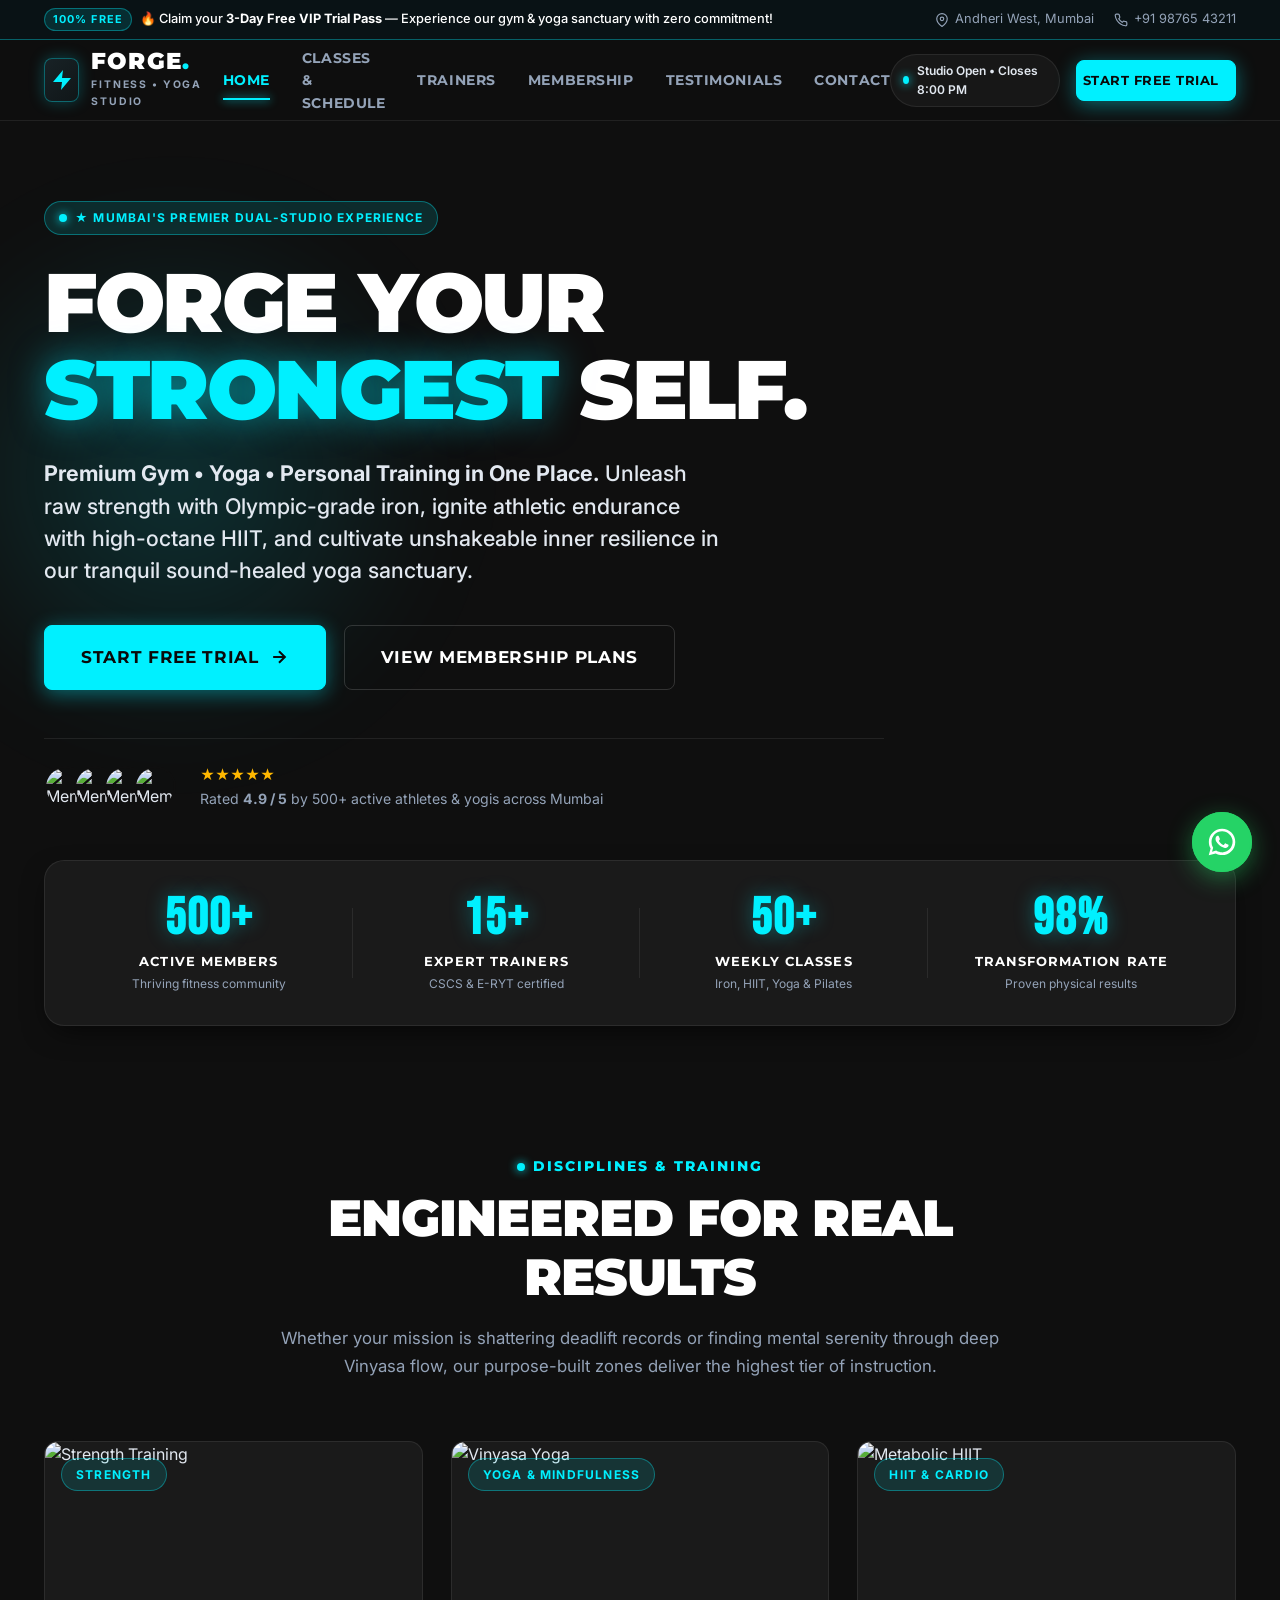
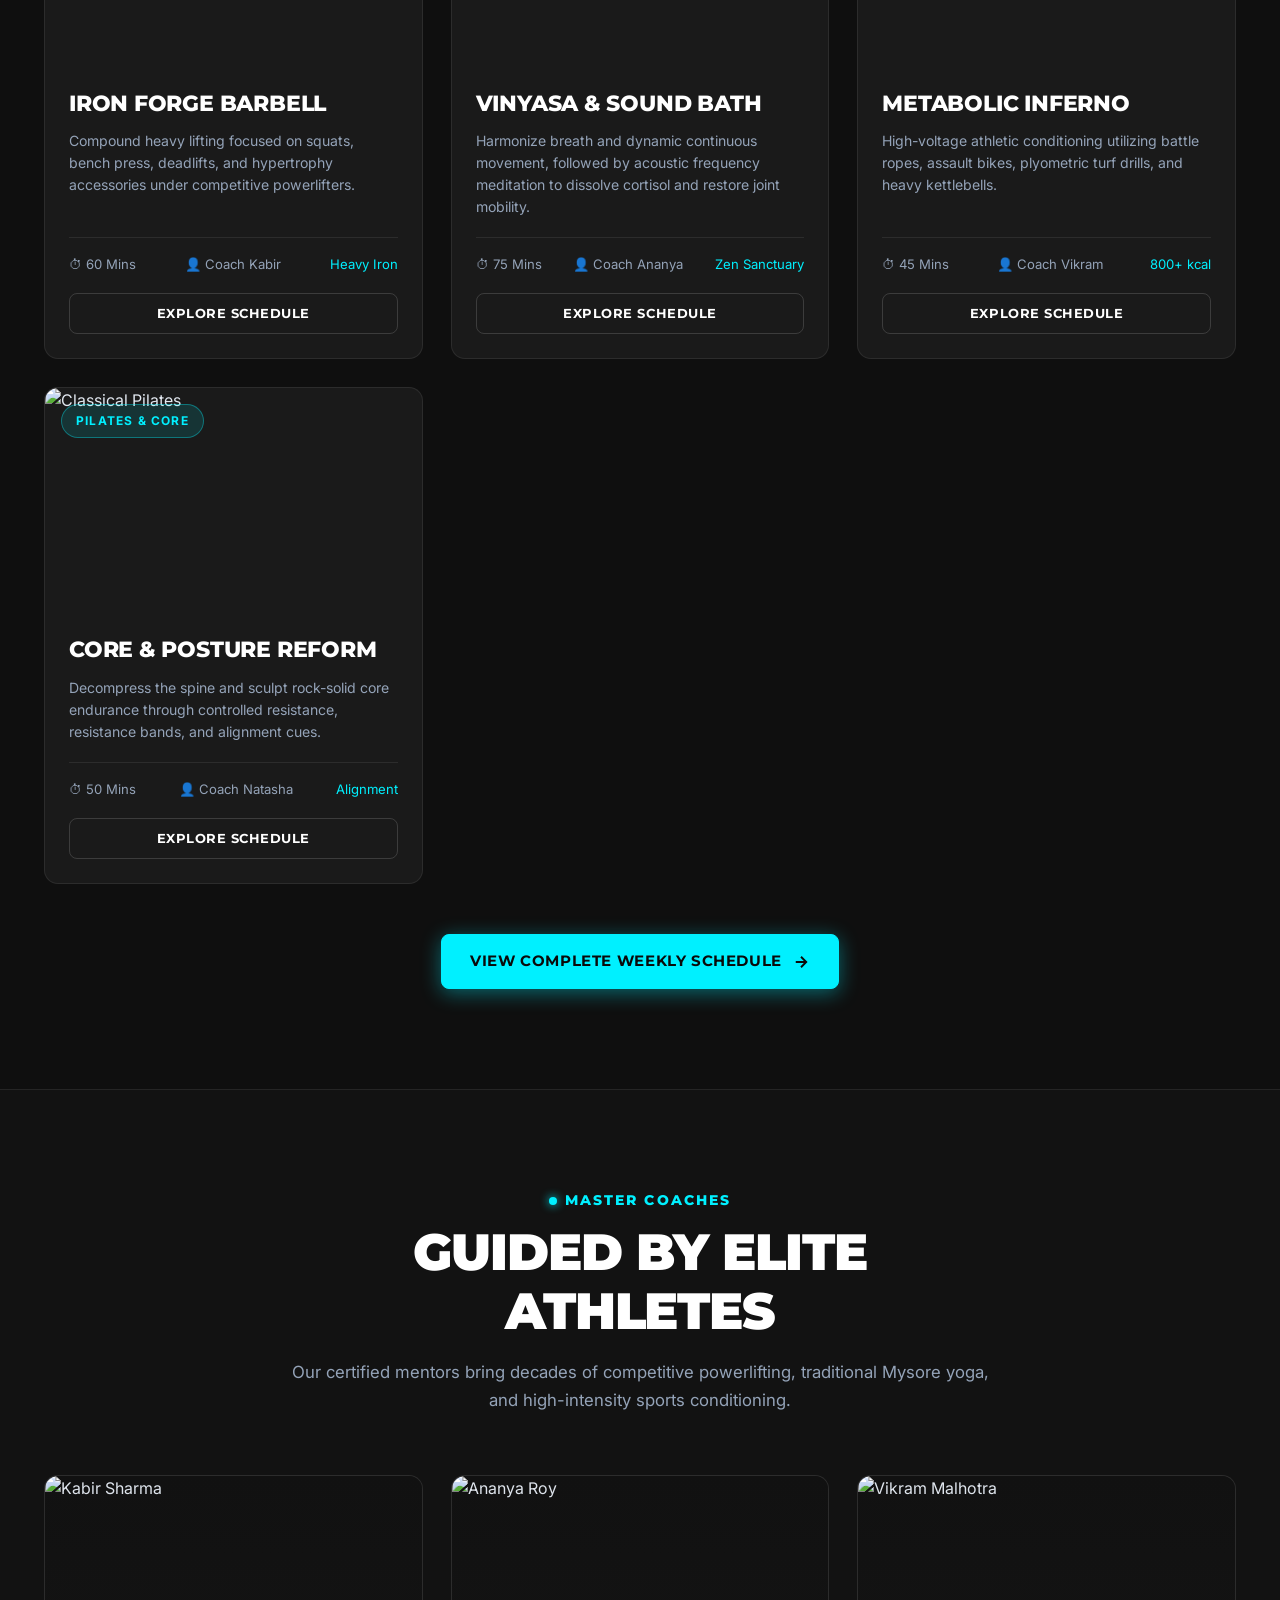
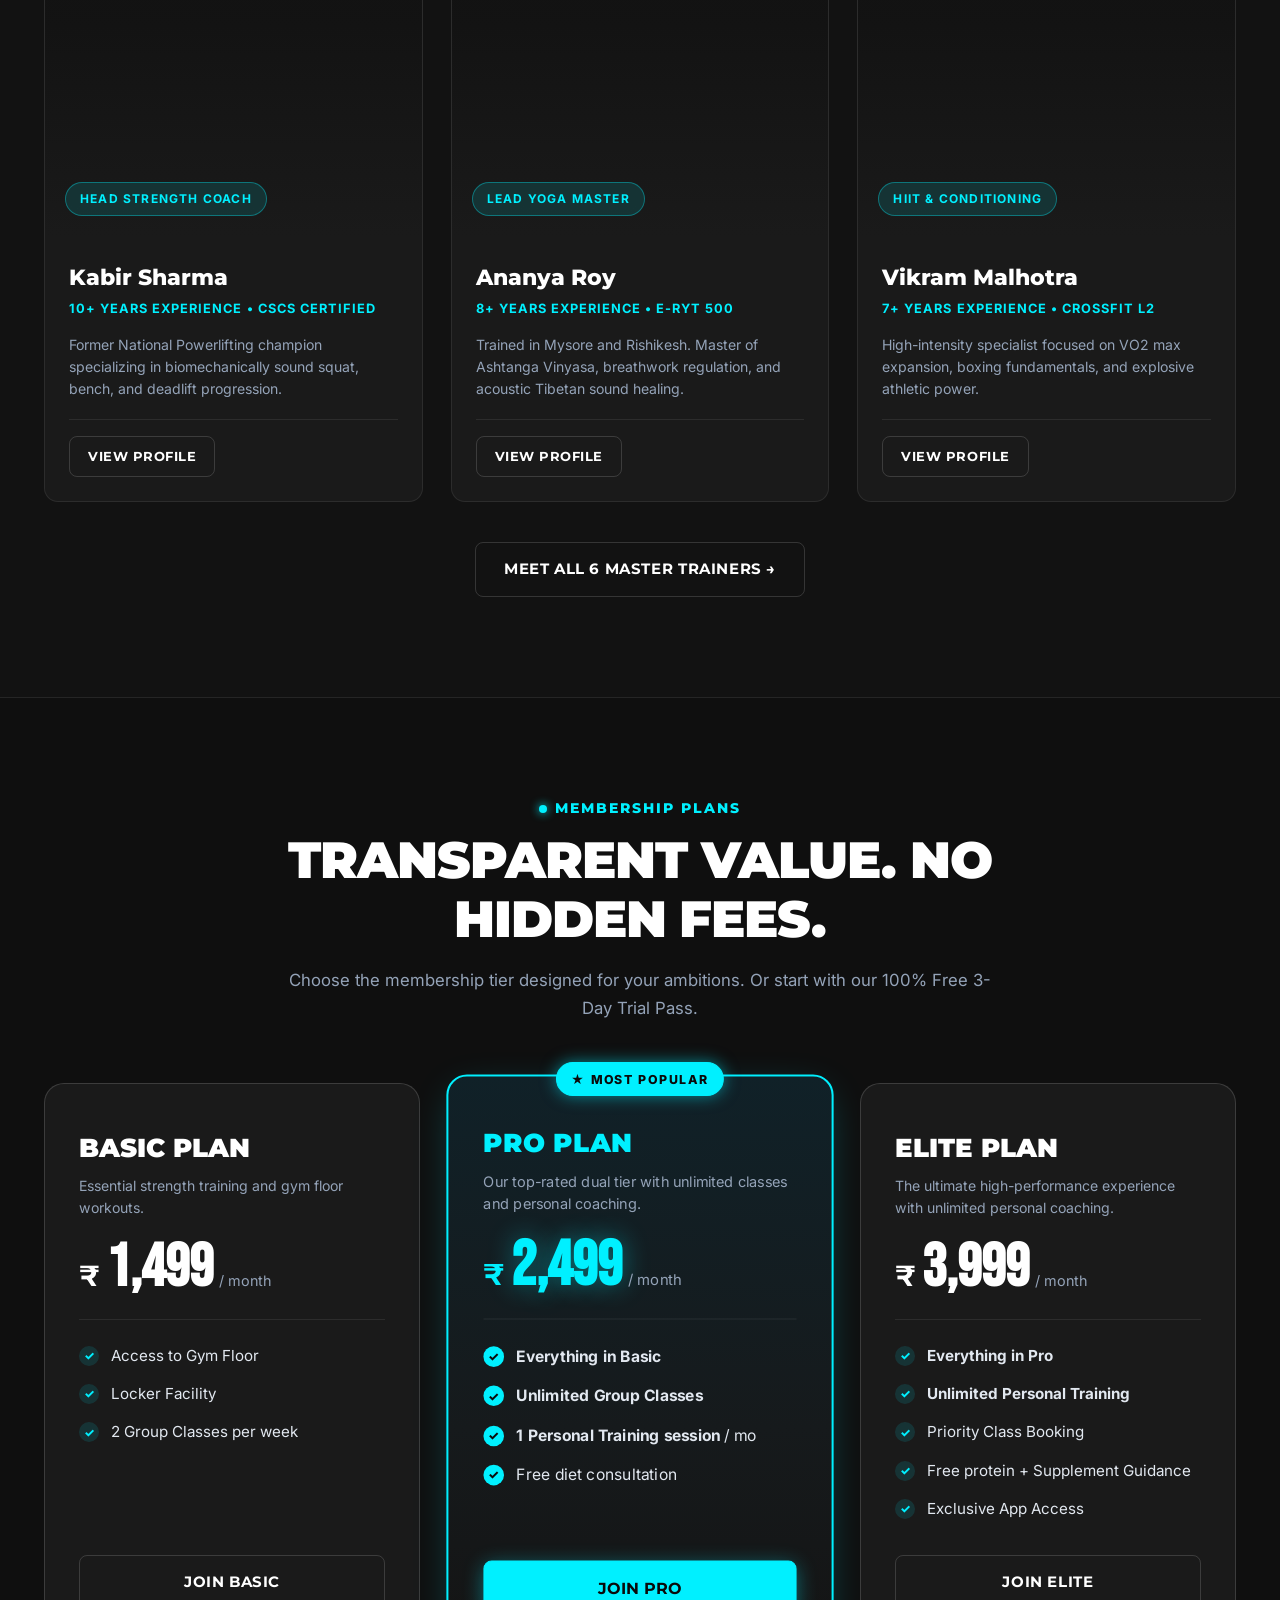
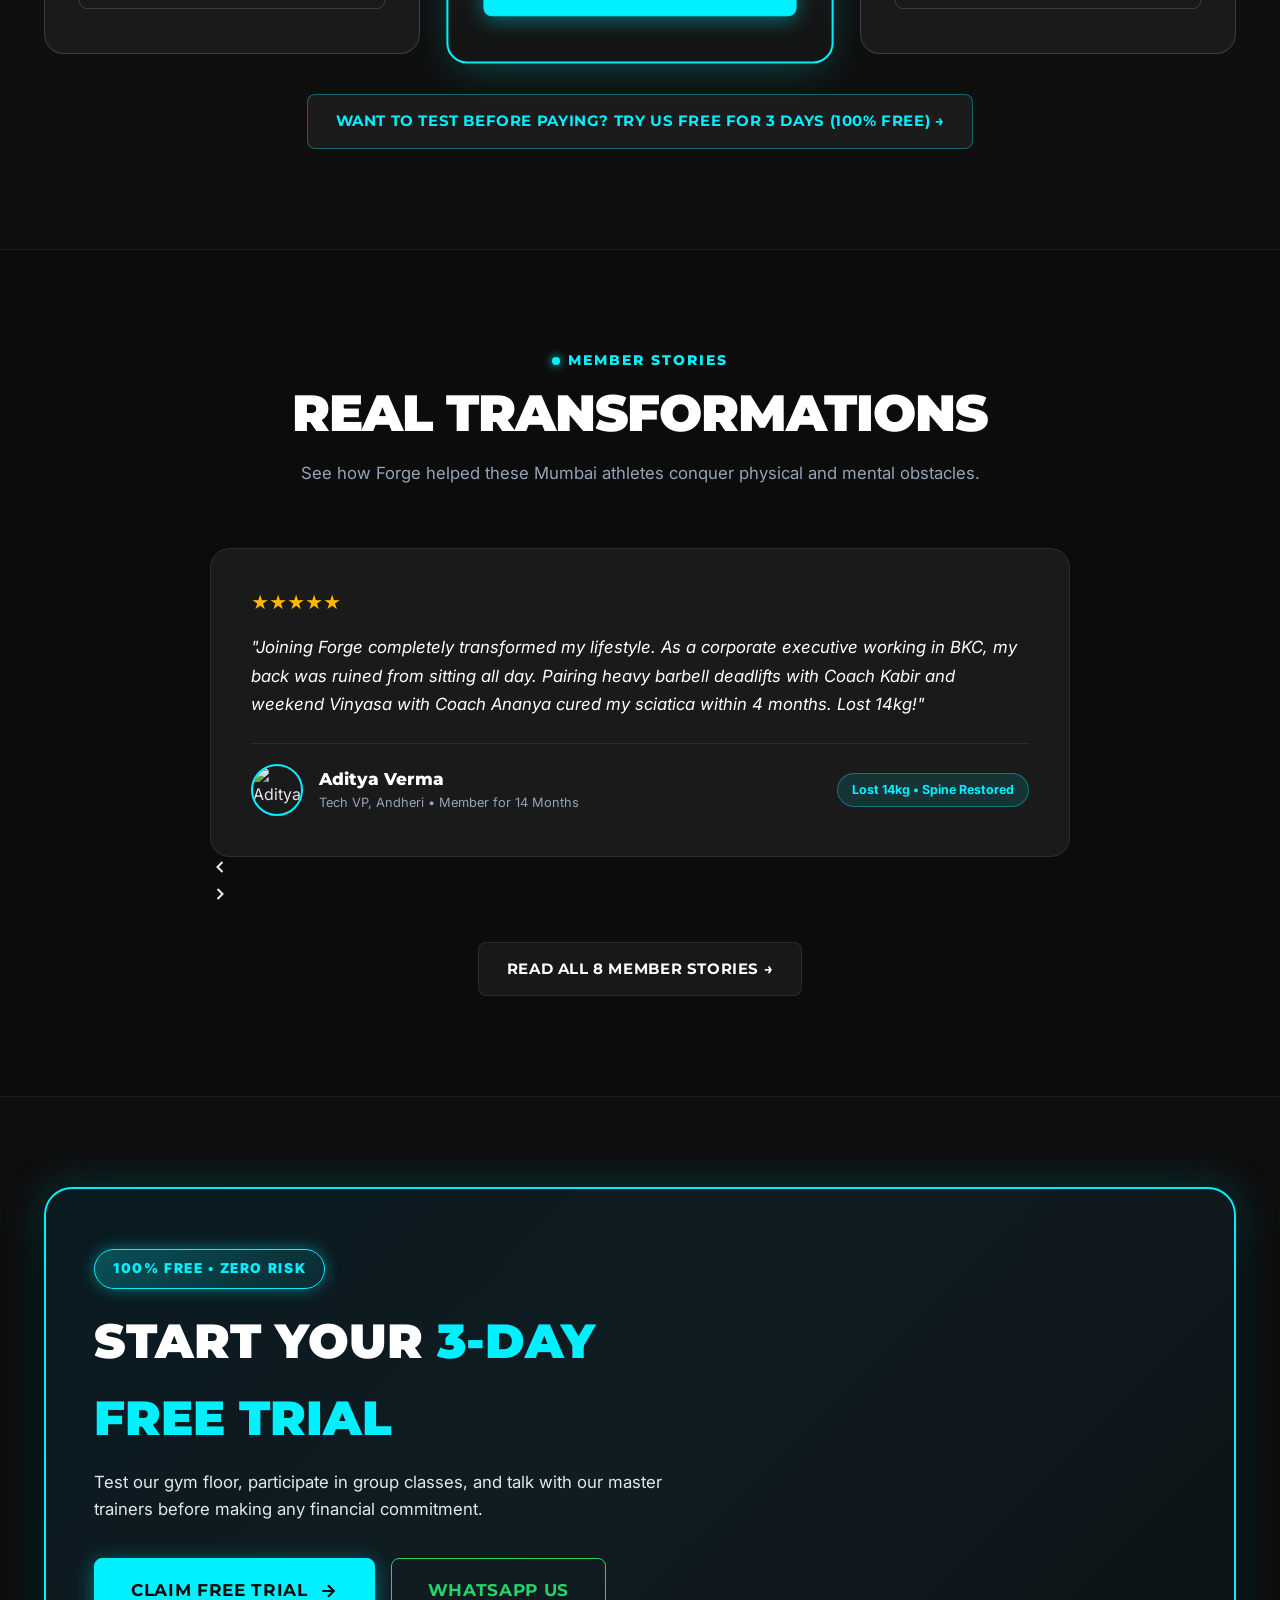
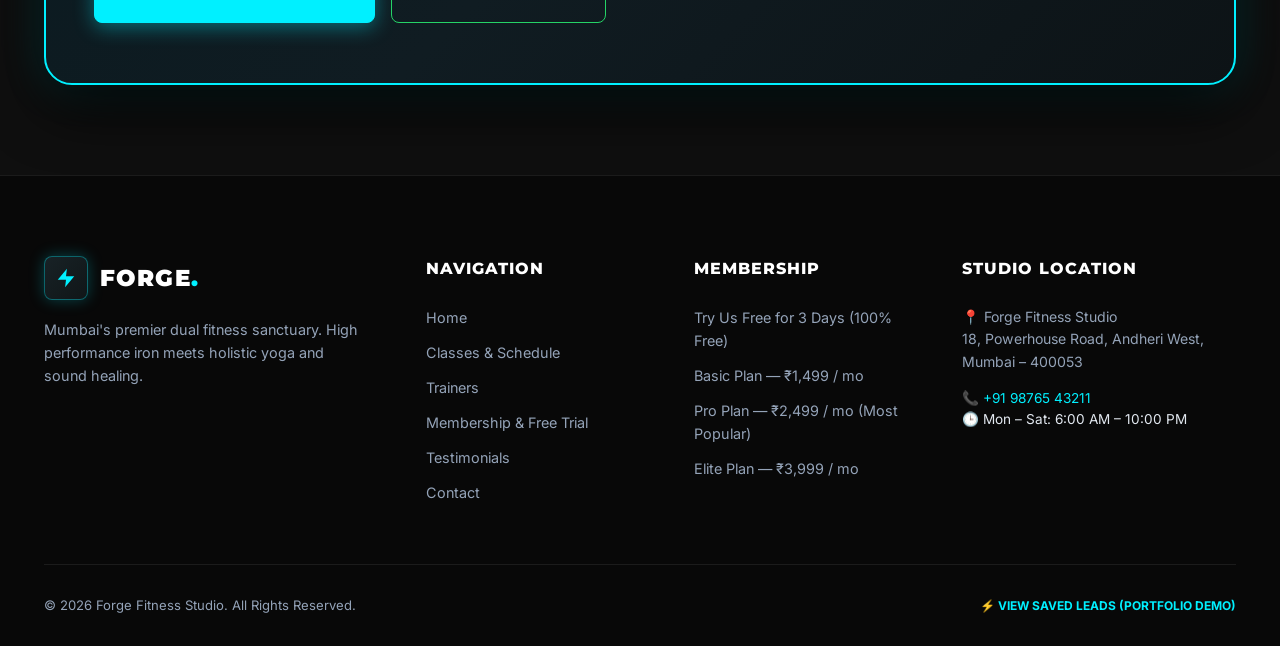
==== index.html @ 75769902 "Initial commit: Gym and Yoga website" ====
<!DOCTYPE html>
<html lang="en">
<head>
  <meta charset="UTF-8">
  <meta name="viewport" content="width=device-width, initial-scale=1.0">
  <title>Forge Fitness Studio | Premium Gym & Yoga Studio in Mumbai</title>
  <meta name="description" content="Forge Fitness Studio in Andheri West, Mumbai. Experience the elite combination of heavy strength training, high-energy HIIT, and serene yoga sanctuary under one roof.">
  <meta name="keywords" content="gym in mumbai, yoga studio andheri, personal trainer mumbai, fitness gym, strength training, vinyasa yoga, pilates">
  <link rel="icon" type="image/svg+xml" href="data:image/svg+xml,<svg xmlns='http://www.w3.org/2000/svg' viewBox='0 0 24 24' fill='%2300F0FF'><polygon points='13 2 3 14 12 14 11 22 21 10 12 10 13 2'/></svg>">
  
  <!-- CSS Stylesheets -->
  <link rel="stylesheet" href="css/style.css">
  <link rel="stylesheet" href="css/responsive.css">
</head>
<body>

  <!-- Top Announcement Bar -->
  <div class="top-bar">
    <div class="container top-bar-inner">
      <div class="top-bar-announcement">
        <span class="badge" style="padding: 2px 8px; font-size: 0.68rem;">100% FREE</span>
        <span>🔥 Claim your <strong>3-Day Free VIP Trial Pass</strong> — Experience our gym & yoga sanctuary with zero commitment!</span>
      </div>
      <div class="top-bar-info">
        <div class="top-bar-item">
          <svg width="14" height="14" viewBox="0 0 24 24" fill="none" stroke="currentColor" stroke-width="2"><path d="M21 10c0 7-9 13-9 13s-9-6-9-13a9 9 0 0 1 18 0z"></path><circle cx="12" cy="10" r="3"></circle></svg>
          <span>Andheri West, Mumbai</span>
        </div>
        <div class="top-bar-item">
          <svg width="14" height="14" viewBox="0 0 24 24" fill="none" stroke="currentColor" stroke-width="2"><path d="M22 16.92v3a2 2 0 0 1-2.18 2 19.79 19.79 0 0 1-8.63-3.07 19.5 19.5 0 0 1-6-6 19.79 19.79 0 0 1-3.07-8.67A2 2 0 0 1 4.11 2h3a2 2 0 0 1 2 1.72 12.84 12.84 0 0 0 .7 2.81 2 2 0 0 1-.45 2.11L8.09 9.91a16 16 0 0 0 6 6l1.27-1.27a2 2 0 0 1 2.11-.45 12.84 12.84 0 0 0 2.81.7A2 2 0 0 1 22 16.92z"></path></svg>
          <a href="tel:+919876543211">+91 98765 43211</a>
        </div>
      </div>
    </div>
  </div>

  <!-- Sticky Navbar -->
  <header class="navbar">
    <div class="container nav-container">
      <a href="index.html" class="brand-logo" aria-label="Forge Fitness Studio Home">
        <div class="logo-symbol">
          <svg width="24" height="24" viewBox="0 0 24 24" fill="currentColor">
            <polygon points="13 2 3 14 12 14 11 22 21 10 12 10 13 2"/>
          </svg>
        </div>
        <div class="logo-text-group">
          <span class="logo-name">FORGE<span>.</span></span>
          <span class="logo-tagline">FITNESS • YOGA STUDIO</span>
        </div>
      </a>

      <!-- Desktop Nav Menu -->
      <nav class="nav-menu" aria-label="Main Navigation">
        <a href="index.html" class="nav-link active">Home</a>
        <a href="classes.html" class="nav-link">Classes & Schedule</a>
        <a href="trainers.html" class="nav-link">Trainers</a>
        <a href="membership.html" class="nav-link">Membership</a>
        <a href="testimonials.html" class="nav-link">Testimonials</a>
        <a href="contact.html" class="nav-link">Contact</a>
      </nav>

      <!-- Nav Actions -->
      <div class="nav-actions">
        <div class="studio-status-pill">
          <span class="pulse-dot"></span>
          <span>Studio Open Now</span>
        </div>
        <a href="membership.html#free-trial-section" class="btn btn-blue btn-sm">
          <span>Start Free Trial</span>
          <svg width="16" height="16" viewBox="0 0 24 24" fill="none" stroke="currentColor" stroke-width="2.5" class="arrow-icon"><line x1="5" y1="12" x2="19" y2="12"></line><polyline points="12 5 19 12 12 19"></polyline></svg>
        </a>
        <button class="hamburger-btn" aria-label="Toggle navigation menu">
          <span class="hamburger-line"></span>
          <span class="hamburger-line"></span>
          <span class="hamburger-line"></span>
        </button>
      </div>
    </div>
  </header>

  <!-- Mobile Drawer -->
  <div class="mobile-nav-overlay"></div>
  <aside class="mobile-nav-drawer" aria-label="Mobile Navigation">
    <div>
      <div style="display:flex; align-items:center; gap:12px; margin-bottom: 30px;">
        <div class="logo-symbol" style="width:38px; height:38px;">
          <svg width="20" height="20" viewBox="0 0 24 24" fill="currentColor">
            <polygon points="13 2 3 14 12 14 11 22 21 10 12 10 13 2"/>
          </svg>
        </div>
        <span class="logo-name" style="font-size:1.3rem;">FORGE<span>.</span></span>
      </div>

      <nav class="mobile-nav-links">
        <a href="index.html" class="mobile-nav-link active">Home <span>→</span></a>
        <a href="classes.html" class="mobile-nav-link">Classes & Schedule <span>→</span></a>
        <a href="trainers.html" class="mobile-nav-link">Trainers <span>→</span></a>
        <a href="membership.html" class="mobile-nav-link">Membership <span>→</span></a>
        <a href="testimonials.html" class="mobile-nav-link">Testimonials <span>→</span></a>
        <a href="contact.html" class="mobile-nav-link">Contact <span>→</span></a>
      </nav>
    </div>

    <div class="mobile-drawer-footer">
      <a href="membership.html#free-trial-section" class="btn btn-blue btn-block">Claim Free Trial Pass</a>
      <a href="https://wa.me/919876543211?text=Hello%20Forge%20Fitness%20Studio%2C%20I%20am%20interested%20in%20the%20free%20trial%20or%20membership%20plans." target="_blank" rel="noopener noreferrer" class="btn btn-outline btn-block" style="border-color:#25D366; color:#25D366;">
        Chat on WhatsApp
      </a>
    </div>
  </aside>

  <main>
    <!-- 1. HERO SECTION -->
    <section class="hero-section">
      <div class="hero-bg"></div>
      <div class="hero-glow-orb"></div>

      <div class="container">
        <div class="hero-content">
          <div class="hero-badge-wrapper">
            <span class="badge">
              <span class="pulse-dot"></span>
              ★ MUMBAI'S PREMIER DUAL-STUDIO EXPERIENCE
            </span>
          </div>

          <h1 class="hero-title">
            FORGE YOUR <span class="glow-word">STRONGEST</span> SELF.
          </h1>

          <p class="hero-subtitle">
            <strong>Premium Gym • Yoga • Personal Training in One Place.</strong> Unleash raw strength with Olympic-grade iron, ignite athletic endurance with high-octane HIIT, and cultivate unshakeable inner resilience in our tranquil sound-healed yoga sanctuary.
          </p>

          <!-- CTAs requested: "Start Free Trial" and "View Membership Plans" -->
          <div class="hero-actions">
            <a href="membership.html#free-trial-section" class="btn btn-blue btn-lg">
              <span>Start Free Trial</span>
              <svg width="20" height="20" viewBox="0 0 24 24" fill="none" stroke="currentColor" stroke-width="2.5" class="arrow-icon"><line x1="5" y1="12" x2="19" y2="12"></line><polyline points="12 5 19 12 12 19"></polyline></svg>
            </a>
            <a href="membership.html#paid-plans-section" class="btn btn-outline btn-lg">
              <span>View Membership Plans</span>
            </a>
          </div>

          <!-- Hero Social Proof -->
          <div class="hero-proof">
            <div class="proof-avatars">
              <img src="https://images.unsplash.com/photo-1534528741775-53994a69daeb?auto=format&fit=crop&w=100&q=80" alt="Member" class="proof-avatar">
              <img src="https://images.unsplash.com/photo-1507003211169-0a1dd7228f2d?auto=format&fit=crop&w=100&q=80" alt="Member" class="proof-avatar">
              <img src="https://images.unsplash.com/photo-1573496359142-b8d87734a5a2?auto=format&fit=crop&w=100&q=80" alt="Member" class="proof-avatar">
              <img src="https://images.unsplash.com/photo-1567013127542-490d757e51fc?auto=format&fit=crop&w=100&q=80" alt="Member" class="proof-avatar">
            </div>
            <div>
              <div class="proof-stars">★★★★★</div>
              <div class="proof-text">
                Rated <strong>4.9 / 5</strong> by 500+ active athletes & yogis across Mumbai
              </div>
            </div>
          </div>
        </div>
      </div>
    </section>

    <!-- 2. QUICK STATS BAR -->
    <section class="stats-bar-section">
      <div class="container">
        <div class="stats-card-grid">
          <div class="stat-item">
            <div class="stat-number">500+</div>
            <div class="stat-label">Active Members</div>
            <div class="stat-desc">Thriving fitness community</div>
          </div>
          <div class="stat-item">
            <div class="stat-number">15+</div>
            <div class="stat-label">Expert Trainers</div>
            <div class="stat-desc">CSCS & E-RYT certified</div>
          </div>
          <div class="stat-item">
            <div class="stat-number">50+</div>
            <div class="stat-label">Weekly Classes</div>
            <div class="stat-desc">Iron, HIIT, Yoga & Pilates</div>
          </div>
          <div class="stat-item">
            <div class="stat-number">98%</div>
            <div class="stat-label">Transformation Rate</div>
            <div class="stat-desc">Proven physical results</div>
          </div>
        </div>
      </div>
    </section>

    <!-- 3. FEATURED CLASSES PREVIEW -->
    <section class="section">
      <div class="container">
        <div class="section-header">
          <div class="section-kicker">
            <span class="pulse-dot"></span>
            DISCIPLINES & TRAINING
          </div>
          <h2 class="section-title">ENGINEERED FOR REAL RESULTS</h2>
          <p class="section-subtitle">
            Whether your mission is shattering deadlift records or finding mental serenity through deep Vinyasa flow, our purpose-built zones deliver the highest tier of instruction.
          </p>
        </div>

        <div class="classes-grid">
          <!-- Class 1: Strength Training -->
          <div class="class-card">
            <div class="class-thumb">
              <img src="https://images.unsplash.com/photo-1581009146145-b5ef050c2e1e?auto=format&fit=crop&w=800&q=80" alt="Strength Training" loading="lazy">
              <span class="badge class-category-tag">STRENGTH</span>
            </div>
            <div class="class-body">
              <h3 class="class-title">Iron Forge Barbell</h3>
              <p class="class-description">
                Compound heavy lifting focused on squats, bench press, deadlifts, and hypertrophy accessories under competitive powerlifters.
              </p>
              <div class="class-meta-list">
                <span>⏱ 60 Mins</span>
                <span>👤 Coach Kabir</span>
                <span class="text-blue">Heavy Iron</span>
              </div>
              <a href="classes.html" class="btn btn-outline btn-block btn-sm">Explore Schedule</a>
            </div>
          </div>

          <!-- Class 2: Dynamic Vinyasa Yoga -->
          <div class="class-card">
            <div class="class-thumb">
              <img src="https://images.unsplash.com/photo-1545205597-3d9d02c29597?auto=format&fit=crop&w=800&q=80" alt="Vinyasa Yoga" loading="lazy">
              <span class="badge class-category-tag">YOGA & MINDFULNESS</span>
            </div>
            <div class="class-body">
              <h3 class="class-title">Vinyasa & Sound Bath</h3>
              <p class="class-description">
                Harmonize breath and dynamic continuous movement, followed by acoustic frequency meditation to dissolve cortisol and restore joint mobility.
              </p>
              <div class="class-meta-list">
                <span>⏱ 75 Mins</span>
                <span>👤 Coach Ananya</span>
                <span class="text-blue">Zen Sanctuary</span>
              </div>
              <a href="classes.html" class="btn btn-outline btn-block btn-sm">Explore Schedule</a>
            </div>
          </div>

          <!-- Class 3: Metabolic HIIT -->
          <div class="class-card">
            <div class="class-thumb">
              <img src="https://images.unsplash.com/photo-1517838277536-f5f99be501cd?auto=format&fit=crop&w=800&q=80" alt="Metabolic HIIT" loading="lazy">
              <span class="badge class-category-tag">HIIT & CARDIO</span>
            </div>
            <div class="class-body">
              <h3 class="class-title">Metabolic Inferno</h3>
              <p class="class-description">
                High-voltage athletic conditioning utilizing battle ropes, assault bikes, plyometric turf drills, and heavy kettlebells.
              </p>
              <div class="class-meta-list">
                <span>⏱ 45 Mins</span>
                <span>👤 Coach Vikram</span>
                <span class="text-blue">800+ kcal</span>
              </div>
              <a href="classes.html" class="btn btn-outline btn-block btn-sm">Explore Schedule</a>
            </div>
          </div>

          <!-- Class 4: Classical Pilates -->
          <div class="class-card">
            <div class="class-thumb">
              <img src="https://images.unsplash.com/photo-1518611012118-696072aa579a?auto=format&fit=crop&w=800&q=80" alt="Classical Pilates" loading="lazy">
              <span class="badge class-category-tag">PILATES & CORE</span>
            </div>
            <div class="class-body">
              <h3 class="class-title">Core & Posture Reform</h3>
              <p class="class-description">
                Decompress the spine and sculpt rock-solid core endurance through controlled resistance, resistance bands, and alignment cues.
              </p>
              <div class="class-meta-list">
                <span>⏱ 50 Mins</span>
                <span>👤 Coach Natasha</span>
                <span class="text-blue">Alignment</span>
              </div>
              <a href="classes.html" class="btn btn-outline btn-block btn-sm">Explore Schedule</a>
            </div>
          </div>
        </div>

        <div style="text-align: center; margin-top: 50px;">
          <a href="classes.html" class="btn btn-blue">
            <span>View Complete Weekly Schedule</span>
            <svg width="18" height="18" viewBox="0 0 24 24" fill="none" stroke="currentColor" stroke-width="2.5" class="arrow-icon"><line x1="5" y1="12" x2="19" y2="12"></line><polyline points="12 5 19 12 12 19"></polyline></svg>
          </a>
        </div>
      </div>
    </section>

    <!-- 4. TRAINERS PREVIEW -->
    <section class="section" style="background: #121212; border-top: 1px solid var(--border-subtle); border-bottom: 1px solid var(--border-subtle);">
      <div class="container">
        <div class="section-header">
          <div class="section-kicker">
            <span class="pulse-dot"></span>
            MASTER COACHES
          </div>
          <h2 class="section-title">GUIDED BY ELITE ATHLETES</h2>
          <p class="section-subtitle">
            Our certified mentors bring decades of competitive powerlifting, traditional Mysore yoga, and high-intensity sports conditioning.
          </p>
        </div>

        <div class="trainers-grid">
          <!-- Kabir -->
          <div class="trainer-card">
            <div class="trainer-img-wrapper">
              <img src="https://images.unsplash.com/photo-1567013127542-490d757e51fc?auto=format&fit=crop&w=600&q=80" alt="Kabir Sharma" class="trainer-img" loading="lazy">
              <div class="trainer-img-overlay"></div>
              <span class="badge trainer-specialty-badge">HEAD STRENGTH COACH</span>
            </div>
            <div class="trainer-info">
              <h3 class="trainer-name">Kabir Sharma</h3>
              <div class="trainer-experience">10+ Years Experience • CSCS Certified</div>
              <p class="trainer-bio">
                Former National Powerlifting champion specializing in biomechanically sound squat, bench, and deadlift progression.
              </p>
              <div class="trainer-footer">
                <a href="trainers.html" class="btn btn-outline btn-sm">View Profile</a>
              </div>
            </div>
          </div>

          <!-- Ananya -->
          <div class="trainer-card">
            <div class="trainer-img-wrapper">
              <img src="https://images.unsplash.com/photo-1594381898411-846e7d193883?auto=format&fit=crop&w=600&q=80" alt="Ananya Roy" class="trainer-img" loading="lazy">
              <div class="trainer-img-overlay"></div>
              <span class="badge trainer-specialty-badge">LEAD YOGA MASTER</span>
            </div>
            <div class="trainer-info">
              <h3 class="trainer-name">Ananya Roy</h3>
              <div class="trainer-experience">8+ Years Experience • E-RYT 500</div>
              <p class="trainer-bio">
                Trained in Mysore and Rishikesh. Master of Ashtanga Vinyasa, breathwork regulation, and acoustic Tibetan sound healing.
              </p>
              <div class="trainer-footer">
                <a href="trainers.html" class="btn btn-outline btn-sm">View Profile</a>
              </div>
            </div>
          </div>

          <!-- Vikram -->
          <div class="trainer-card">
            <div class="trainer-img-wrapper">
              <img src="https://images.unsplash.com/photo-1534528741775-53994a69daeb?auto=format&fit=crop&w=600&q=80" alt="Vikram Malhotra" class="trainer-img" loading="lazy">
              <div class="trainer-img-overlay"></div>
              <span class="badge trainer-specialty-badge">HIIT & CONDITIONING</span>
            </div>
            <div class="trainer-info">
              <h3 class="trainer-name">Vikram Malhotra</h3>
              <div class="trainer-experience">7+ Years Experience • CrossFit L2</div>
              <p class="trainer-bio">
                High-intensity specialist focused on VO2 max expansion, boxing fundamentals, and explosive athletic power.
              </p>
              <div class="trainer-footer">
                <a href="trainers.html" class="btn btn-outline btn-sm">View Profile</a>
              </div>
            </div>
          </div>
        </div>

        <div style="text-align: center; margin-top: 40px;">
          <a href="trainers.html" class="btn btn-outline">Meet All 6 Master Trainers →</a>
        </div>
      </div>
    </section>

    <!-- 5. MEMBERSHIP TIERS PREVIEW -->
    <section class="section">
      <div class="container">
        <div class="section-header">
          <div class="section-kicker">
            <span class="pulse-dot"></span>
            MEMBERSHIP PLANS
          </div>
          <h2 class="section-title">TRANSPARENT VALUE. NO HIDDEN FEES.</h2>
          <p class="section-subtitle">
            Choose the membership tier designed for your ambitions. Or start with our 100% Free 3-Day Trial Pass.
          </p>
        </div>

        <div class="paid-plans-grid">
          <!-- BASIC PLAN: ₹1,499 -->
          <div class="paid-card">
            <div class="paid-plan-name">Basic Plan</div>
            <p style="font-size:0.88rem; color:var(--text-muted); min-height:40px;">
              Essential strength training and gym floor workouts.
            </p>
            <div class="paid-price-box">
              <span class="paid-currency">₹</span>
              <span class="paid-amount">1,499</span>
              <span class="paid-period">/ month</span>
            </div>
            <div class="paid-features-list">
              <div class="paid-feature-item">
                <span class="paid-check">✓</span>
                <span>Access to Gym Floor</span>
              </div>
              <div class="paid-feature-item">
                <span class="paid-check">✓</span>
                <span>Locker Facility</span>
              </div>
              <div class="paid-feature-item">
                <span class="paid-check">✓</span>
                <span>2 Group Classes per week</span>
              </div>
            </div>
            <a href="membership.html#card-basic" class="btn btn-outline btn-block">Join Basic</a>
          </div>

          <!-- PRO PLAN: ₹2,499 (MOST POPULAR) -->
          <div class="paid-card pro-popular">
            <div class="paid-plan-ribbon">
              <span class="badge badge-popular">★ MOST POPULAR</span>
            </div>
            <div class="paid-plan-name" style="color:#00F0FF;">Pro Plan</div>
            <p style="font-size:0.88rem; color:var(--text-muted); min-height:40px;">
              Our top-rated dual tier with unlimited classes and personal coaching.
            </p>
            <div class="paid-price-box">
              <span class="paid-currency" style="color:#00F0FF;">₹</span>
              <span class="paid-amount">2,499</span>
              <span class="paid-period">/ month</span>
            </div>
            <div class="paid-features-list">
              <div class="paid-feature-item">
                <span class="paid-check" style="background:#00F0FF; color:#0A0A0A;">✓</span>
                <span><strong>Everything in Basic</strong></span>
              </div>
              <div class="paid-feature-item">
                <span class="paid-check" style="background:#00F0FF; color:#0A0A0A;">✓</span>
                <span><strong>Unlimited Group Classes</strong></span>
              </div>
              <div class="paid-feature-item">
                <span class="paid-check" style="background:#00F0FF; color:#0A0A0A;">✓</span>
                <span><strong>1 Personal Training session</strong> / mo</span>
              </div>
              <div class="paid-feature-item">
                <span class="paid-check" style="background:#00F0FF; color:#0A0A0A;">✓</span>
                <span>Free diet consultation</span>
              </div>
            </div>
            <a href="membership.html#card-pro" class="btn btn-blue btn-block">Join Pro</a>
          </div>

          <!-- ELITE PLAN: ₹3,999 -->
          <div class="paid-card">
            <div class="paid-plan-name">Elite Plan</div>
            <p style="font-size:0.88rem; color:var(--text-muted); min-height:40px;">
              The ultimate high-performance experience with unlimited personal coaching.
            </p>
            <div class="paid-price-box">
              <span class="paid-currency">₹</span>
              <span class="paid-amount">3,999</span>
              <span class="paid-period">/ month</span>
            </div>
            <div class="paid-features-list">
              <div class="paid-feature-item">
                <span class="paid-check">✓</span>
                <span><strong>Everything in Pro</strong></span>
              </div>
              <div class="paid-feature-item">
                <span class="paid-check">✓</span>
                <span><strong>Unlimited Personal Training</strong></span>
              </div>
              <div class="paid-feature-item">
                <span class="paid-check">✓</span>
                <span>Priority Class Booking</span>
              </div>
              <div class="paid-feature-item">
                <span class="paid-check">✓</span>
                <span>Free protein + Supplement Guidance</span>
              </div>
              <div class="paid-feature-item">
                <span class="paid-check">✓</span>
                <span>Exclusive App Access</span>
              </div>
            </div>
            <a href="membership.html#card-elite" class="btn btn-outline btn-block">Join Elite</a>
          </div>
        </div>

        <div style="text-align:center; margin-top:40px;">
          <a href="membership.html#free-trial-section" class="btn btn-ghost" style="color:var(--accent-blue); border-color:var(--accent-blue-border);">
            Want to test before paying? Try Us Free for 3 Days (100% Free) →
          </a>
        </div>
      </div>
    </section>

    <!-- 6. TESTIMONIALS SLIDER SECTION -->
    <section class="section" style="background:#0c0c0c; border-top:1px solid var(--border-subtle); border-bottom:1px solid var(--border-subtle);">
      <div class="container">
        <div class="section-header">
          <div class="section-kicker">
            <span class="pulse-dot"></span>
            MEMBER STORIES
          </div>
          <h2 class="section-title">REAL TRANSFORMATIONS</h2>
          <p class="section-subtitle">
            See how Forge helped these Mumbai athletes conquer physical and mental obstacles.
          </p>
        </div>

        <div class="testimonials-wrapper" style="max-width:860px; margin:0 auto;">
          <!-- Slide 1 -->
          <div class="testimonial-slide-item">
            <div class="testimonial-card-single">
              <div class="testimonial-stars">★★★★★</div>
              <p class="testimonial-quote">
                "Joining Forge completely transformed my lifestyle. As a corporate executive working in BKC, my back was ruined from sitting all day. Pairing heavy barbell deadlifts with Coach Kabir and weekend Vinyasa with Coach Ananya cured my sciatica within 4 months. Lost 14kg!"
              </p>
              <div class="testimonial-author-row">
                <div class="author-info-group">
                  <img src="https://images.unsplash.com/photo-1507003211169-0a1dd7228f2d?auto=format&fit=crop&w=120&q=80" alt="Aditya Verma" class="author-avatar" loading="lazy">
                  <div>
                    <div class="author-name">Aditya Verma</div>
                    <div class="author-meta">Tech VP, Andheri • Member for 14 Months</div>
                  </div>
                </div>
                <div class="transformation-tag">Lost 14kg • Spine Restored</div>
              </div>
            </div>
          </div>

          <!-- Slide 2 -->
          <div class="testimonial-slide-item" style="display:none;">
            <div class="testimonial-card-single">
              <div class="testimonial-stars">★★★★★</div>
              <p class="testimonial-quote">
                "The acoustic isolation of the Prana Sanctuary is remarkable. You are literally in the center of bustling Powerhouse Road Mumbai, yet inside it feels like a mountain retreat in Rishikesh. Coach Ananya’s sound healing brought my anxiety down to zero."
              </p>
              <div class="testimonial-author-row">
                <div class="author-info-group">
                  <img src="https://images.unsplash.com/photo-1534528741775-53994a69daeb?auto=format&fit=crop&w=120&q=80" alt="Tanvi Merchant" class="author-avatar" loading="lazy">
                  <div>
                    <div class="author-name">Tanvi Merchant</div>
                    <div class="author-meta">Architect & Designer • Member for 9 Months</div>
                  </div>
                </div>
                <div class="transformation-tag">Mobility & Mental Calm</div>
              </div>
            </div>
          </div>

          <!-- Slide 3 -->
          <div class="testimonial-slide-item" style="display:none;">
            <div class="testimonial-card-single">
              <div class="testimonial-stars">★★★★★</div>
              <p class="testimonial-quote">
                "Before Forge, my bench press had stalled at 70kg for almost two years. Coach Kabir re-engineered my leg drive and grip width. Last week I paused 120kg clean with zero shoulder irritation. Eleiko bars and calibrated plates make a monumental difference."
              </p>
              <div class="testimonial-author-row">
                <div class="author-info-group">
                  <img src="https://images.unsplash.com/photo-1567013127542-490d757e51fc?auto=format&fit=crop&w=120&q=80" alt="Kunal Kapoor" class="author-avatar" loading="lazy">
                  <div>
                    <div class="author-name">Kunal Kapoor</div>
                    <div class="author-meta">Powerlifter • Member for 18 Months</div>
                  </div>
                </div>
                <div class="transformation-tag">Bench 70kg → 120kg</div>
              </div>
            </div>
          </div>

          <!-- Slider Controls -->
          <div class="slider-controls">
            <button class="slider-nav-btn" id="prev-testimonial-btn" aria-label="Previous Testimonial">
              <svg width="20" height="20" viewBox="0 0 24 24" fill="none" stroke="currentColor" stroke-width="2.5"><polyline points="15 18 9 12 15 6"></polyline></svg>
            </button>
            <div class="slider-dots" id="testimonial-dots"></div>
            <button class="slider-nav-btn" id="next-testimonial-btn" aria-label="Next Testimonial">
              <svg width="20" height="20" viewBox="0 0 24 24" fill="none" stroke="currentColor" stroke-width="2.5"><polyline points="9 18 15 12 9 6"></polyline></svg>
            </button>
          </div>
        </div>

        <div style="text-align:center; margin-top:30px;">
          <a href="testimonials.html" class="btn btn-ghost">Read All 8 Member Stories →</a>
        </div>
      </div>
    </section>

    <!-- 7. FINAL STRONG CTA BANNER -->
    <section class="section" style="padding: 90px 0;">
      <div class="container">
        <div style="background: linear-gradient(135deg, #091a20 0%, #101c22 50%, #0d1316 100%); border: 2px solid var(--accent-blue); border-radius: var(--radius-xl); padding: 60px 48px; box-shadow: 0 20px 60px rgba(0,0,0,0.9), 0 0 40px rgba(0,240,255,0.25); display: flex; justify-content: space-between; align-items: center; flex-wrap: wrap; gap: 36px;">
          <div style="max-width: 600px;">
            <span class="badge badge-free" style="margin-bottom: 14px;">100% FREE • ZERO RISK</span>
            <h2 style="font-family: var(--font-heading); font-size: clamp(2rem, 4vw, 3rem); font-weight: 900; text-transform: uppercase; color: #fff; margin-bottom: 12px;">
              START YOUR <span class="text-blue">3-DAY FREE TRIAL</span>
            </h2>
            <p style="color: var(--text-secondary); font-size: 1.05rem; line-height: 1.6;">
              Test our gym floor, participate in group classes, and talk with our master trainers before making any financial commitment.
            </p>
          </div>
          <div style="display: flex; gap: 16px; flex-wrap: wrap;">
            <a href="membership.html#free-trial-section" class="btn btn-blue btn-lg">
              <span>Claim Free Trial</span>
              <svg width="20" height="20" viewBox="0 0 24 24" fill="none" stroke="currentColor" stroke-width="2.5" class="arrow-icon"><line x1="5" y1="12" x2="19" y2="12"></line><polyline points="12 5 19 12 12 19"></polyline></svg>
            </a>
            <a href="https://wa.me/919876543211?text=Hello%20Forge%20Fitness%20Studio%2C%20I%20am%20interested%20in%20the%20free%20trial%20or%20membership%20plans." target="_blank" rel="noopener noreferrer" class="btn btn-outline btn-lg" style="border-color:#25D366; color:#25D366;">
              WhatsApp Us
            </a>
          </div>
        </div>
      </div>
    </section>
  </main>

  <!-- Global Footer -->
  <footer class="site-footer">
    <div class="container">
      <div class="footer-top-grid">
        <div>
          <a href="index.html" class="brand-logo" style="margin-bottom:16px;">
            <div class="logo-symbol">
              <svg width="22" height="22" viewBox="0 0 24 24" fill="currentColor">
                <polygon points="13 2 3 14 12 14 11 22 21 10 12 10 13 2"/>
              </svg>
            </div>
            <span class="logo-name">FORGE<span>.</span></span>
          </a>
          <p class="footer-desc">
            Mumbai's premier dual fitness sanctuary. High performance iron meets holistic yoga and sound healing.
          </p>
        </div>

        <div>
          <h4 class="footer-col-title">Navigation</h4>
          <div class="footer-links-list">
            <a href="index.html" class="footer-link">Home</a>
            <a href="classes.html" class="footer-link">Classes & Schedule</a>
            <a href="trainers.html" class="footer-link">Trainers</a>
            <a href="membership.html" class="footer-link">Membership & Free Trial</a>
            <a href="testimonials.html" class="footer-link">Testimonials</a>
            <a href="contact.html" class="footer-link">Contact</a>
          </div>
        </div>

        <div>
          <h4 class="footer-col-title">Membership</h4>
          <div class="footer-links-list">
            <a href="membership.html#free-trial-section" class="footer-link">Try Us Free for 3 Days (100% Free)</a>
            <a href="membership.html#card-basic" class="footer-link">Basic Plan — ₹1,499 / mo</a>
            <a href="membership.html#card-pro" class="footer-link">Pro Plan — ₹2,499 / mo (Most Popular)</a>
            <a href="membership.html#card-elite" class="footer-link">Elite Plan — ₹3,999 / mo</a>
          </div>
        </div>

        <div>
          <h4 class="footer-col-title">Studio Location</h4>
          <p style="font-size:0.88rem; color:var(--text-muted); line-height:1.6; margin-bottom:14px;">
            📍 Forge Fitness Studio<br>
            18, Powerhouse Road, Andheri West, Mumbai – 400053
          </p>
          <div style="font-size:0.85rem; color:var(--text-secondary);">
            📞 <a href="tel:+919876543211" class="text-blue">+91 98765 43211</a><br>
            🕒 Mon – Sat: 6:00 AM – 10:00 PM
          </div>
        </div>
      </div>

      <div class="footer-bottom">
        <div>© <span id="current-year">2026</span> Forge Fitness Studio. All Rights Reserved.</div>
        <div style="display:flex; gap:20px;">
          <a href="#" id="demo-leads-btn" style="color:var(--accent-blue); font-size:0.75rem; text-transform:uppercase; font-weight:700;">⚡ View Saved Leads (Portfolio Demo)</a>
        </div>
      </div>
    </div>
  </footer>

  <!-- FLOATING WHATSAPP BUTTON (With exact requested message) -->
  <a href="https://wa.me/919876543211?text=Hello%20Forge%20Fitness%20Studio%2C%20I%20am%20interested%20in%20the%20free%20trial%20or%20membership%20plans." 
     target="_blank" 
     rel="noopener noreferrer" 
     class="floating-whatsapp-btn" 
     aria-label="Chat on WhatsApp">
    <div class="whatsapp-pulse-ring"></div>
    <svg width="32" height="32" viewBox="0 0 24 24" fill="currentColor">
      <path d="M12.04 2c-5.46 0-9.91 4.45-9.91 9.91 0 1.75.46 3.45 1.32 4.95L2.05 22l5.25-1.38c1.45.79 3.08 1.21 4.74 1.21 5.46 0 9.91-4.45 9.91-9.91 0-2.65-1.03-5.14-2.9-7.01A9.816 9.816 0 0 0 12.04 2zm.01 17.75c-1.46 0-2.88-.39-4.13-1.12l-.3-.18-3.08.81.82-3-.19-.31A7.85 7.85 0 0 1 4.14 11.9c0-4.35 3.55-7.9 7.91-7.9 2.11 0 4.1.82 5.59 2.31a7.86 7.86 0 0 1 2.31 5.59c0 4.36-3.54 7.9-7.9 7.9zm4.33-5.93c-.24-.12-1.41-.7-1.63-.78-.22-.08-.38-.12-.54.12-.16.24-.62.78-.76.94-.14.16-.28.18-.52.06-.24-.12-1.01-.37-1.92-1.19-.71-.63-1.19-1.41-1.33-1.65-.14-.24-.01-.37.11-.49.11-.11.24-.28.36-.42.12-.14.16-.24.24-.4.08-.16.04-.3-.02-.42-.06-.12-.54-1.3-.74-1.78-.2-.47-.4-.41-.55-.42-.14-.01-.3-.01-.46-.01-.16 0-.42.06-.64.3-.22.24-.84.82-.84 2 0 1.18.86 2.32.98 2.48.12.16 1.7 2.6 4.12 3.64.58.25 1.03.4 1.38.51.58.18 1.11.16 1.53.1.47-.07 1.41-.58 1.61-1.14.2-.56.2-1.04.14-1.14-.06-.1-.22-.16-.46-.28z"/>
    </svg>
    <div class="floating-whatsapp-tooltip">Chat with Forge on WhatsApp!</div>
  </a>

  <!-- Leads Viewer Modal -->
  <div class="modal-overlay" id="leads-viewer-modal">
    <div class="modal-card">
      <button class="modal-close-btn" data-close-modal aria-label="Close modal">✕</button>
      <div class="modal-header">
        <span class="badge" style="margin-bottom:8px;">PORTFOLIO DEMO ENGINE</span>
        <h3 class="modal-title">Saved Leads & Bookings</h3>
      </div>
      <div id="leads-list-container"></div>
    </div>
  </div>

  <!-- Scripts -->
  <script src="js/main.js"></script>
  <script src="js/forms.js"></script>
</body>
</html>
---- css/style.css ----
/* ==========================================================================
   FORGE FITNESS STUDIO - MASTER STYLESHEET
   Aesthetic: Dark, high-contrast, energetic, luxury gym & yoga sanctuary
   Accent: Electric Blue (#00F0FF) & High-Voltage Cyan
   Background: Deep Black (#0F0F0F) & Charcoal (#1A1A1A)
   ========================================================================== */

@import url('https://fonts.googleapis.com/css2?family=Bebas+Neue&family=Inter:wght@300;400;500;600;700;800&family=Montserrat:wght@500;600;700;800;900&display=swap');

/* --- CSS VARIABLES & TOKENS --- */
:root {
  --bg-primary: #0F0F0F;
  --bg-secondary: #141414;
  --bg-card: #1A1A1A;
  --bg-card-hover: #222222;
  --bg-card-elevated: #262626;
  --bg-glass: rgba(15, 15, 15, 0.88);
  --bg-glass-card: rgba(26, 26, 26, 0.85);

  /* Electric Blue Accent Palette */
  --accent-blue: #00F0FF;
  --accent-blue-hover: #38F8FF;
  --accent-blue-dim: rgba(0, 240, 255, 0.12);
  --accent-blue-border: rgba(0, 240, 255, 0.35);
  --accent-blue-glow: rgba(0, 240, 255, 0.5);

  --accent-purple: #9D00FF;
  --accent-purple-dim: rgba(157, 0, 255, 0.12);

  --text-primary: #FFFFFF;
  --text-secondary: #E2E8F0;
  --text-muted: #94A3B8;
  --text-dark: #0A0A0A;

  --border-subtle: rgba(255, 255, 255, 0.08);
  --border-medium: rgba(255, 255, 255, 0.15);
  --border-highlight: rgba(0, 240, 255, 0.5);

  --radius-xs: 4px;
  --radius-sm: 8px;
  --radius-md: 14px;
  --radius-lg: 20px;
  --radius-xl: 28px;
  --radius-full: 9999px;

  --shadow-card: 0 10px 30px -10px rgba(0, 0, 0, 0.8);
  --shadow-card-hover: 0 20px 40px -15px rgba(0, 0, 0, 0.95);
  --shadow-blue-glow: 0 0 25px rgba(0, 240, 255, 0.35);
  --shadow-blue-btn: 0 4px 20px rgba(0, 240, 255, 0.4);

  --font-heading: 'Montserrat', -apple-system, BlinkMacSystemFont, sans-serif;
  --font-display: 'Bebas Neue', sans-serif;
  --font-body: 'Inter', -apple-system, BlinkMacSystemFont, sans-serif;

  --transition-fast: 0.2s cubic-bezier(0.16, 1, 0.3, 1);
  --transition-normal: 0.3s cubic-bezier(0.16, 1, 0.3, 1);
  --transition-slow: 0.5s cubic-bezier(0.16, 1, 0.3, 1);
  --container-max: 1240px;
}

/* --- RESET & GLOBAL BASE --- */
*, *::before, *::after {
  box-sizing: border-box;
  margin: 0;
  padding: 0;
}

html {
  scroll-behavior: smooth;
  font-size: 16px;
  background-color: var(--bg-primary);
  color: var(--text-primary);
  -webkit-font-smoothing: antialiased;
  -moz-osx-font-smoothing: grayscale;
}

body {
  font-family: var(--font-body);
  background-color: var(--bg-primary);
  color: var(--text-secondary);
  line-height: 1.6;
  overflow-x: hidden;
  position: relative;
  min-height: 100vh;
}

/* Custom Scrollbar */
::-webkit-scrollbar {
  width: 9px;
}
::-webkit-scrollbar-track {
  background: var(--bg-primary);
}
::-webkit-scrollbar-thumb {
  background: #282828;
  border-radius: 4px;
}
::-webkit-scrollbar-thumb:hover {
  background: var(--accent-blue);
}

::selection {
  background: var(--accent-blue);
  color: var(--text-dark);
}

img {
  max-width: 100%;
  height: auto;
  display: block;
}

a {
  color: inherit;
  text-decoration: none;
  transition: color var(--transition-fast);
}

button, input, select, textarea {
  font-family: inherit;
  font-size: inherit;
  color: inherit;
  border: none;
  outline: none;
}

button {
  cursor: pointer;
  background: none;
}

ul, ol {
  list-style: none;
}

/* --- UTILITY CLASSES --- */
.container {
  width: 100%;
  max-width: var(--container-max);
  margin-left: auto;
  margin-right: auto;
  padding-left: 24px;
  padding-right: 24px;
}

.section {
  padding-top: 100px;
  padding-bottom: 100px;
  position: relative;
}

.section-sm {
  padding-top: 60px;
  padding-bottom: 60px;
}

.text-blue {
  color: var(--accent-blue) !important;
}

.text-white {
  color: var(--text-primary) !important;
}

.text-muted {
  color: var(--text-muted) !important;
}

.text-gradient {
  background: linear-gradient(135deg, #FFFFFF 30%, var(--accent-blue) 100%);
  -webkit-background-clip: text;
  -webkit-text-fill-color: transparent;
}

.badge {
  display: inline-flex;
  align-items: center;
  gap: 8px;
  padding: 6px 14px;
  border-radius: var(--radius-full);
  font-size: 0.75rem;
  font-weight: 700;
  letter-spacing: 0.1em;
  text-transform: uppercase;
  background: var(--accent-blue-dim);
  color: var(--accent-blue);
  border: 1px solid var(--accent-blue-border);
}

.badge-free {
  background: linear-gradient(135deg, rgba(0, 240, 255, 0.25) 0%, rgba(0, 240, 255, 0.08) 100%);
  color: #00F0FF;
  border: 1.5px solid #00F0FF;
  box-shadow: 0 0 15px rgba(0, 240, 255, 0.4);
  font-weight: 900;
  font-size: 0.85rem;
  padding: 8px 18px;
  letter-spacing: 0.12em;
}

.badge-popular {
  background: var(--accent-blue);
  color: var(--text-dark);
  border: 1px solid var(--accent-blue);
  font-weight: 800;
  font-size: 0.75rem;
  letter-spacing: 0.12em;
  box-shadow: 0 0 15px rgba(0, 240, 255, 0.5);
}

.badge-subtle {
  background: rgba(255, 255, 255, 0.05);
  color: var(--text-secondary);
  border: 1px solid var(--border-subtle);
}

.pulse-dot {
  width: 8px;
  height: 8px;
  border-radius: 50%;
  background-color: var(--accent-blue);
  box-shadow: 0 0 10px var(--accent-blue);
  animation: pulseAnimation 2s infinite;
}

@keyframes pulseAnimation {
  0% { transform: scale(0.95); opacity: 0.8; box-shadow: 0 0 0 0 rgba(0, 240, 255, 0.7); }
  70% { transform: scale(1.1); opacity: 1; box-shadow: 0 0 0 8px rgba(0, 240, 255, 0); }
  100% { transform: scale(0.95); opacity: 0.8; box-shadow: 0 0 0 0 rgba(0, 240, 255, 0); }
}

.section-header {
  text-align: center;
  max-width: 720px;
  margin: 0 auto 60px;
}

.section-header.text-left {
  text-align: left;
  margin-left: 0;
}

.section-kicker {
  font-family: var(--font-heading);
  font-size: 0.85rem;
  font-weight: 800;
  letter-spacing: 0.15em;
  text-transform: uppercase;
  color: var(--accent-blue);
  margin-bottom: 12px;
  display: flex;
  align-items: center;
  justify-content: center;
  gap: 8px;
}

.section-header.text-left .section-kicker {
  justify-content: flex-start;
}

.section-title {
  font-family: var(--font-heading);
  font-size: clamp(2rem, 4vw, 3.2rem);
  font-weight: 900;
  letter-spacing: -0.02em;
  line-height: 1.15;
  color: var(--text-primary);
  margin-bottom: 18px;
  text-transform: uppercase;
}

.section-subtitle {
  font-size: 1.05rem;
  color: var(--text-muted);
  line-height: 1.65;
  font-weight: 400;
}

/* --- BUTTONS --- */
.btn {
  display: inline-flex;
  align-items: center;
  justify-content: center;
  gap: 10px;
  padding: 14px 28px;
  border-radius: var(--radius-sm);
  font-family: var(--font-heading);
  font-size: 0.95rem;
  font-weight: 700;
  letter-spacing: 0.04em;
  text-transform: uppercase;
  transition: all var(--transition-fast);
  position: relative;
  overflow: hidden;
  white-space: nowrap;
}

.btn-blue {
  background: var(--accent-blue);
  color: var(--text-dark);
  border: 1px solid var(--accent-blue);
  box-shadow: var(--shadow-blue-btn);
}

.btn-blue:hover {
  background: var(--accent-blue-hover);
  transform: translateY(-2px);
  box-shadow: 0 6px 25px rgba(0, 240, 255, 0.6);
}

.btn-blue:active {
  transform: translateY(0);
}

.btn-outline {
  background: transparent;
  color: var(--text-primary);
  border: 1px solid var(--border-medium);
}

.btn-outline:hover {
  border-color: var(--accent-blue);
  color: var(--accent-blue);
  background: var(--accent-blue-dim);
  transform: translateY(-2px);
}

.btn-ghost {
  background: rgba(255, 255, 255, 0.05);
  color: var(--text-primary);
  border: 1px solid var(--border-subtle);
}

.btn-ghost:hover {
  background: rgba(255, 255, 255, 0.1);
  border-color: rgba(255, 255, 255, 0.2);
  transform: translateY(-2px);
}

.btn-sm {
  padding: 9px 18px;
  font-size: 0.82rem;
}

.btn-lg {
  padding: 18px 36px;
  font-size: 1.05rem;
}

.btn-block {
  width: 100%;
}

.btn svg {
  transition: transform var(--transition-fast);
}

.btn:hover svg.arrow-icon {
  transform: translateX(4px);
}

/* --- TOP ANNOUNCEMENT BAR --- */
.top-bar {
  background: #091215;
  border-bottom: 1px solid var(--accent-blue-border);
  padding: 8px 0;
  font-size: 0.8rem;
  color: var(--text-secondary);
}

.top-bar-inner {
  display: flex;
  align-items: center;
  justify-content: space-between;
}

.top-bar-info {
  display: flex;
  align-items: center;
  gap: 20px;
}

.top-bar-item {
  display: inline-flex;
  align-items: center;
  gap: 6px;
  color: var(--text-muted);
}

.top-bar-item a:hover {
  color: var(--accent-blue);
}

.top-bar-announcement {
  display: flex;
  align-items: center;
  gap: 8px;
  color: var(--text-primary);
  font-weight: 500;
}

/* --- NAVBAR --- */
.navbar {
  position: sticky;
  top: 0;
  left: 0;
  width: 100%;
  z-index: 1000;
  background: var(--bg-glass);
  backdrop-filter: blur(16px);
  -webkit-backdrop-filter: blur(16px);
  border-bottom: 1px solid var(--border-subtle);
  transition: all var(--transition-normal);
}

.navbar.scrolled {
  background: rgba(15, 15, 15, 0.96);
  box-shadow: 0 10px 30px rgba(0, 0, 0, 0.7);
  border-bottom-color: rgba(255, 255, 255, 0.1);
}

.nav-container {
  display: flex;
  align-items: center;
  justify-content: space-between;
  height: 80px;
}

/* Logo */
.brand-logo {
  display: flex;
  align-items: center;
  gap: 12px;
  text-decoration: none;
}

.logo-symbol {
  width: 44px;
  height: 44px;
  background: linear-gradient(135deg, #182226 0%, #101618 100%);
  border: 1px solid var(--accent-blue-border);
  border-radius: var(--radius-sm);
  display: flex;
  align-items: center;
  justify-content: center;
  color: var(--accent-blue);
  box-shadow: 0 0 15px rgba(0, 240, 255, 0.25);
  transition: all var(--transition-fast);
}

.brand-logo:hover .logo-symbol {
  transform: scale(1.05) rotate(3deg);
  border-color: var(--accent-blue);
  box-shadow: 0 0 25px rgba(0, 240, 255, 0.5);
}

.logo-text-group {
  display: flex;
  flex-direction: column;
}

.logo-name {
  font-family: var(--font-heading);
  font-size: 1.45rem;
  font-weight: 900;
  letter-spacing: 0.05em;
  color: var(--text-primary);
  line-height: 1;
  display: flex;
  align-items: center;
}

.logo-name span {
  color: var(--accent-blue);
}

.logo-tagline {
  font-size: 0.65rem;
  font-weight: 700;
  letter-spacing: 0.18em;
  text-transform: uppercase;
  color: var(--text-muted);
  margin-top: 4px;
}

/* Desktop Nav Links */
.nav-menu {
  display: flex;
  align-items: center;
  gap: 32px;
}

.nav-link {
  font-family: var(--font-heading);
  font-size: 0.88rem;
  font-weight: 700;
  letter-spacing: 0.04em;
  text-transform: uppercase;
  color: var(--text-muted);
  padding: 8px 0;
  position: relative;
  transition: color var(--transition-fast);
}

.nav-link:hover {
  color: var(--text-primary);
}

.nav-link::after {
  content: '';
  position: absolute;
  bottom: 0;
  left: 0;
  width: 0%;
  height: 2px;
  background: var(--accent-blue);
  box-shadow: 0 0 10px var(--accent-blue);
  transition: width var(--transition-normal);
}

.nav-link:hover::after,
.nav-link.active::after {
  width: 100%;
}

.nav-link.active {
  color: var(--accent-blue);
}

/* Nav Actions */
.nav-actions {
  display: flex;
  align-items: center;
  gap: 16px;
}

.studio-status-pill {
  display: flex;
  align-items: center;
  gap: 8px;
  padding: 6px 12px;
  background: rgba(255, 255, 255, 0.04);
  border: 1px solid var(--border-subtle);
  border-radius: var(--radius-full);
  font-size: 0.75rem;
  font-weight: 600;
  color: var(--text-secondary);
}

/* Hamburger button */
.hamburger-btn {
  display: none;
  flex-direction: column;
  justify-content: space-between;
  width: 32px;
  height: 22px;
  background: transparent;
  padding: 0;
  cursor: pointer;
  z-index: 1001;
}

.hamburger-line {
  width: 100%;
  height: 2.5px;
  background-color: var(--text-primary);
  border-radius: 2px;
  transition: all var(--transition-normal);
}

.hamburger-btn.active .hamburger-line:nth-child(1) {
  transform: translateY(10px) rotate(45deg);
  background-color: var(--accent-blue);
}

.hamburger-btn.active .hamburger-line:nth-child(2) {
  opacity: 0;
  transform: translateX(-10px);
}

.hamburger-btn.active .hamburger-line:nth-child(3) {
  transform: translateY(-9.5px) rotate(-45deg);
  background-color: var(--accent-blue);
}

/* Mobile Drawer */
.mobile-nav-drawer {
  position: fixed;
  top: 0;
  right: -100%;
  width: 100%;
  max-width: 360px;
  height: 100vh;
  background: #111111;
  border-left: 1px solid var(--border-medium);
  z-index: 999;
  padding: 100px 32px 40px;
  display: flex;
  flex-direction: column;
  justify-content: space-between;
  transition: right var(--transition-normal);
  box-shadow: -20px 0 50px rgba(0, 0, 0, 0.9);
  overflow-y: auto;
}

.mobile-nav-drawer.open {
  right: 0;
}

.mobile-nav-overlay {
  position: fixed;
  top: 0;
  left: 0;
  width: 100vw;
  height: 100vh;
  background: rgba(0, 0, 0, 0.75);
  backdrop-filter: blur(8px);
  z-index: 998;
  opacity: 0;
  visibility: hidden;
  transition: all var(--transition-normal);
}

.mobile-nav-overlay.open {
  opacity: 1;
  visibility: visible;
}

.mobile-nav-links {
  display: flex;
  flex-direction: column;
  gap: 20px;
}

.mobile-nav-link {
  font-family: var(--font-heading);
  font-size: 1.25rem;
  font-weight: 800;
  text-transform: uppercase;
  letter-spacing: 0.05em;
  color: var(--text-secondary);
  display: flex;
  align-items: center;
  justify-content: space-between;
  padding: 10px 0;
  border-bottom: 1px solid var(--border-subtle);
  transition: all var(--transition-fast);
}

.mobile-nav-link:hover,
.mobile-nav-link.active {
  color: var(--accent-blue);
  padding-left: 8px;
}

.mobile-drawer-footer {
  margin-top: 30px;
  display: flex;
  flex-direction: column;
  gap: 16px;
}

/* --- HERO SECTION --- */
.hero-section {
  position: relative;
  min-height: calc(100vh - 120px);
  display: flex;
  align-items: center;
  padding: 80px 0 100px;
  overflow: hidden;
}

.hero-bg {
  position: absolute;
  top: 0;
  left: 0;
  width: 100%;
  height: 100%;
  background-image: 
    linear-gradient(to right, rgba(15, 15, 15, 0.95) 0%, rgba(15, 15, 15, 0.75) 50%, rgba(15, 15, 15, 0.9) 100%),
    linear-gradient(to bottom, rgba(15, 15, 15, 0.4) 0%, rgba(15, 15, 15, 0.98) 100%),
    url('https://images.unsplash.com/photo-1534438327276-14e5300c3a48?auto=format&fit=crop&w=1920&q=85');
  background-size: cover;
  background-position: center 30%;
  z-index: 1;
}

.hero-glow-orb {
  position: absolute;
  width: 550px;
  height: 550px;
  border-radius: 50%;
  background: radial-gradient(circle, rgba(0, 240, 255, 0.16) 0%, rgba(0, 240, 255, 0) 70%);
  top: 10%;
  left: -100px;
  z-index: 2;
  pointer-events: none;
  filter: blur(50px);
}

.hero-content {
  position: relative;
  z-index: 3;
  max-width: 840px;
}

.hero-badge-wrapper {
  margin-bottom: 24px;
}

.hero-title {
  font-family: var(--font-heading);
  font-size: clamp(2.8rem, 6.5vw, 5.2rem);
  font-weight: 900;
  line-height: 1.05;
  letter-spacing: -0.03em;
  text-transform: uppercase;
  color: var(--text-primary);
  margin-bottom: 24px;
}

.hero-title .glow-word {
  color: var(--accent-blue);
  position: relative;
  display: inline-block;
  text-shadow: 0 0 35px rgba(0, 240, 255, 0.5);
}

.hero-subtitle {
  font-size: clamp(1.1rem, 2vw, 1.35rem);
  color: var(--text-secondary);
  font-weight: 500;
  margin-bottom: 38px;
  line-height: 1.5;
  max-width: 680px;
}

.hero-actions {
  display: flex;
  align-items: center;
  flex-wrap: wrap;
  gap: 18px;
  margin-bottom: 48px;
}

/* Hero Social Proof */
.hero-proof {
  display: flex;
  align-items: center;
  gap: 24px;
  padding-top: 24px;
  border-top: 1px solid var(--border-subtle);
}

.proof-avatars {
  display: flex;
  align-items: center;
}

.proof-avatar {
  width: 42px;
  height: 42px;
  border-radius: 50%;
  border: 2px solid var(--bg-primary);
  margin-left: -12px;
  object-fit: cover;
}

.proof-avatar:first-child {
  margin-left: 0;
}

.proof-text {
  font-size: 0.88rem;
  color: var(--text-muted);
}

.proof-stars {
  color: #FFB800;
  display: flex;
  align-items: center;
  gap: 2px;
  font-size: 0.9rem;
  margin-bottom: 2px;
}

/* --- QUICK STATS BAR --- */
.stats-bar-section {
  position: relative;
  z-index: 4;
  margin-top: -50px;
  margin-bottom: 30px;
}

.stats-card-grid {
  display: grid;
  grid-template-columns: repeat(4, 1fr);
  background: var(--bg-card);
  border: 1px solid var(--border-subtle);
  border-radius: var(--radius-lg);
  padding: 32px 20px;
  box-shadow: var(--shadow-card);
  backdrop-filter: blur(12px);
}

.stat-item {
  display: flex;
  flex-direction: column;
  align-items: center;
  text-align: center;
  position: relative;
  padding: 0 16px;
}

.stat-item:not(:last-child)::after {
  content: '';
  position: absolute;
  right: 0;
  top: 15%;
  height: 70%;
  width: 1px;
  background: var(--border-subtle);
}

.stat-number {
  font-family: var(--font-display);
  font-size: clamp(2.5rem, 4vw, 3.6rem);
  font-weight: 700;
  color: var(--accent-blue);
  line-height: 1;
  letter-spacing: 0.04em;
  margin-bottom: 6px;
  text-shadow: 0 0 20px rgba(0, 240, 255, 0.35);
}

.stat-label {
  font-family: var(--font-heading);
  font-size: 0.82rem;
  font-weight: 700;
  text-transform: uppercase;
  letter-spacing: 0.08em;
  color: var(--text-primary);
  margin-bottom: 2px;
}

.stat-desc {
  font-size: 0.75rem;
  color: var(--text-muted);
}

/* ==========================================================================
   MEMBERSHIP PAGE: CLEAR DIFFERENTIATION (FREE TRIAL VS PAID PLANS)
   ========================================================================== */

/* 1. FREE TRIAL SECTION (TOP OF PAGE) */
.free-trial-container-box {
  background: linear-gradient(135deg, #091a20 0%, #101c22 40%, #0d1316 100%);
  border: 2px solid var(--accent-blue);
  border-radius: var(--radius-xl);
  padding: 56px 48px;
  box-shadow: 0 15px 50px rgba(0, 0, 0, 0.8), 0 0 35px rgba(0, 240, 255, 0.25);
  position: relative;
  overflow: hidden;
  margin-bottom: 70px;
}

.free-trial-container-box::before {
  content: '';
  position: absolute;
  top: -50px;
  right: -50px;
  width: 320px;
  height: 320px;
  border-radius: 50%;
  background: radial-gradient(circle, rgba(0, 240, 255, 0.2) 0%, transparent 70%);
  pointer-events: none;
  filter: blur(40px);
}

.free-trial-header-block {
  text-align: center;
  max-width: 680px;
  margin: 0 auto 36px;
}

.free-trial-big-heading {
  font-family: var(--font-heading);
  font-size: clamp(2.2rem, 4.5vw, 3.4rem);
  font-weight: 900;
  text-transform: uppercase;
  letter-spacing: -0.02em;
  color: #FFFFFF;
  margin-top: 14px;
  margin-bottom: 12px;
}

.free-trial-short-text {
  font-size: 1.15rem;
  color: #B0E7FF;
  line-height: 1.5;
  font-weight: 500;
}

.free-trial-form-grid {
  display: grid;
  grid-template-columns: repeat(2, 1fr);
  gap: 20px;
  max-width: 760px;
  margin: 0 auto;
}

.free-trial-btn-row {
  grid-column: 1 / -1;
  margin-top: 8px;
}

/* Success notification message box */
.free-trial-success-banner {
  display: none;
  background: #062831;
  border: 2px solid #00F0FF;
  border-radius: var(--radius-md);
  padding: 24px;
  text-align: center;
  margin: 20px auto 0;
  max-width: 760px;
  box-shadow: 0 0 25px rgba(0, 240, 255, 0.3);
}

.free-trial-success-banner h4 {
  font-family: var(--font-heading);
  font-size: 1.35rem;
  font-weight: 800;
  color: #00F0FF;
  margin-bottom: 6px;
}

.free-trial-success-banner p {
  color: #FFFFFF;
  font-size: 1rem;
}

/* 2. PAID MEMBERSHIP PLANS SECTION (BELOW FREE TRIAL) */
.paid-plans-section {
  padding-top: 20px;
  padding-bottom: 80px;
}

.paid-plans-header {
  text-align: center;
  margin-bottom: 50px;
}

.paid-plans-grid {
  display: grid;
  grid-template-columns: repeat(3, 1fr);
  gap: 32px;
  align-items: stretch;
}

.paid-card {
  background: var(--bg-card);
  border: 1px solid var(--border-medium);
  border-radius: var(--radius-lg);
  padding: 44px 34px;
  display: flex;
  flex-direction: column;
  position: relative;
  transition: all var(--transition-normal);
}

.paid-card:hover {
  transform: translateY(-8px);
  border-color: rgba(255, 255, 255, 0.3);
  box-shadow: var(--shadow-card-hover);
}

/* Pro Plan (Most Popular) */
.paid-card.pro-popular {
  background: linear-gradient(180deg, #102128 0%, #161a1c 60%, #141414 100%);
  border: 2px solid var(--accent-blue);
  box-shadow: 0 10px 40px -10px rgba(0, 240, 255, 0.3);
  transform: scale(1.03);
}

.paid-card.pro-popular:hover {
  transform: scale(1.03) translateY(-8px);
  box-shadow: 0 15px 50px -10px rgba(0, 240, 255, 0.45);
}

.paid-plan-ribbon {
  position: absolute;
  top: -14px;
  left: 50%;
  transform: translateX(-50%);
  white-space: nowrap;
}

.paid-plan-name {
  font-family: var(--font-heading);
  font-size: 1.6rem;
  font-weight: 900;
  text-transform: uppercase;
  color: var(--text-primary);
  margin-bottom: 6px;
}

.paid-price-box {
  display: flex;
  align-items: baseline;
  gap: 6px;
  margin: 18px 0 24px;
  padding-bottom: 20px;
  border-bottom: 1px solid var(--border-subtle);
}

.paid-currency {
  font-family: var(--font-heading);
  font-size: 1.8rem;
  font-weight: 700;
  color: var(--text-primary);
}

.paid-amount {
  font-family: var(--font-display);
  font-size: 3.8rem;
  font-weight: 700;
  line-height: 1;
  color: var(--text-primary);
}

.pro-popular .paid-amount {
  color: var(--accent-blue);
  text-shadow: 0 0 25px rgba(0, 240, 255, 0.4);
}

.paid-period {
  font-size: 0.9rem;
  color: var(--text-muted);
}

.paid-features-list {
  display: flex;
  flex-direction: column;
  gap: 14px;
  margin-bottom: 34px;
  flex-grow: 1;
}

.paid-feature-item {
  display: flex;
  align-items: flex-start;
  gap: 12px;
  font-size: 0.95rem;
  color: var(--text-secondary);
}

.paid-check {
  width: 20px;
  height: 20px;
  border-radius: 50%;
  background: var(--accent-blue-dim);
  color: var(--accent-blue);
  display: flex;
  align-items: center;
  justify-content: center;
  font-weight: 800;
  font-size: 0.75rem;
  flex-shrink: 0;
  margin-top: 2px;
}

/* --- CLASSES & SCHEDULE --- */
.classes-grid {
  display: grid;
  grid-template-columns: repeat(auto-fit, minmax(280px, 1fr));
  gap: 28px;
}

.class-card {
  background: var(--bg-card);
  border: 1px solid var(--border-subtle);
  border-radius: var(--radius-md);
  overflow: hidden;
  transition: all var(--transition-normal);
  display: flex;
  flex-direction: column;
  position: relative;
}

.class-card:hover {
  transform: translateY(-8px);
  border-color: var(--accent-blue-border);
  box-shadow: 0 20px 40px rgba(0, 0, 0, 0.8), var(--shadow-blue-glow);
}

.class-thumb {
  position: relative;
  height: 220px;
  overflow: hidden;
}

.class-thumb img {
  width: 100%;
  height: 100%;
  object-fit: cover;
  transition: transform var(--transition-slow);
}

.class-card:hover .class-thumb img {
  transform: scale(1.08);
}

.class-category-tag {
  position: absolute;
  top: 16px;
  left: 16px;
  z-index: 2;
}

.class-body {
  padding: 24px;
  display: flex;
  flex-direction: column;
  flex-grow: 1;
}

.class-title {
  font-family: var(--font-heading);
  font-size: 1.35rem;
  font-weight: 800;
  letter-spacing: -0.01em;
  color: var(--text-primary);
  margin-bottom: 10px;
  text-transform: uppercase;
}

.class-description {
  font-size: 0.88rem;
  color: var(--text-muted);
  line-height: 1.55;
  margin-bottom: 20px;
  flex-grow: 1;
}

.class-meta-list {
  display: flex;
  align-items: center;
  justify-content: space-between;
  padding-top: 16px;
  border-top: 1px solid var(--border-subtle);
  font-size: 0.82rem;
  color: var(--text-muted);
  margin-bottom: 18px;
}

/* Schedule Controls & Table */
.schedule-controls {
  margin-bottom: 36px;
  display: flex;
  flex-direction: column;
  gap: 20px;
}

.day-tabs-bar {
  display: flex;
  align-items: center;
  gap: 8px;
  overflow-x: auto;
  padding-bottom: 8px;
}

.day-tab-btn {
  padding: 10px 22px;
  border-radius: var(--radius-full);
  background: var(--bg-card);
  border: 1px solid var(--border-subtle);
  color: var(--text-secondary);
  font-family: var(--font-heading);
  font-size: 0.88rem;
  font-weight: 700;
  text-transform: uppercase;
  white-space: nowrap;
  transition: all var(--transition-fast);
}

.day-tab-btn:hover {
  border-color: var(--border-medium);
  color: var(--text-primary);
}

.day-tab-btn.active {
  background: var(--accent-blue);
  color: var(--text-dark);
  border-color: var(--accent-blue);
  box-shadow: 0 0 15px rgba(0, 240, 255, 0.4);
}

.filter-pills-group {
  display: flex;
  align-items: center;
  flex-wrap: wrap;
  gap: 10px;
}

.filter-pill {
  padding: 7px 16px;
  border-radius: var(--radius-sm);
  background: rgba(255, 255, 255, 0.04);
  border: 1px solid var(--border-subtle);
  color: var(--text-muted);
  font-size: 0.82rem;
  font-weight: 600;
  text-transform: uppercase;
  cursor: pointer;
  transition: all var(--transition-fast);
}

.filter-pill:hover {
  color: var(--text-primary);
  border-color: rgba(255, 255, 255, 0.2);
}

.filter-pill.active {
  background: rgba(0, 240, 255, 0.15);
  color: var(--accent-blue);
  border-color: var(--accent-blue-border);
}

.schedule-search-input-wrap {
  position: relative;
  min-width: 240px;
}

.schedule-search-input-wrap input {
  padding-left: 38px;
}

.schedule-search-icon {
  position: absolute;
  left: 12px;
  top: 50%;
  transform: translateY(-50%);
  color: var(--text-muted);
}

.schedule-cards-grid {
  display: grid;
  grid-template-columns: repeat(auto-fill, minmax(340px, 1fr));
  gap: 22px;
}

.schedule-item-card {
  background: var(--bg-card);
  border: 1px solid var(--border-subtle);
  border-radius: var(--radius-md);
  padding: 24px;
  display: flex;
  flex-direction: column;
  transition: all var(--transition-normal);
  position: relative;
  border-left: 4px solid var(--accent-blue);
}

.schedule-item-card:hover {
  transform: translateY(-4px);
  border-color: var(--accent-blue-border);
  box-shadow: var(--shadow-card-hover);
}

/* --- TRAINERS --- */
.trainers-grid {
  display: grid;
  grid-template-columns: repeat(auto-fit, minmax(280px, 1fr));
  gap: 28px;
}

.trainer-card {
  background: var(--bg-card);
  border: 1px solid var(--border-subtle);
  border-radius: var(--radius-md);
  overflow: hidden;
  transition: all var(--transition-normal);
  display: flex;
  flex-direction: column;
  position: relative;
}

.trainer-card:hover {
  transform: translateY(-8px);
  border-color: var(--border-highlight);
  box-shadow: var(--shadow-card-hover), var(--shadow-blue-glow);
}

.trainer-img-wrapper {
  position: relative;
  height: 360px;
  overflow: hidden;
  background: #111;
}

.trainer-img {
  width: 100%;
  height: 100%;
  object-fit: cover;
  object-position: top center;
  transition: transform var(--transition-slow);
}

.trainer-card:hover .trainer-img {
  transform: scale(1.06);
}

.trainer-img-overlay {
  position: absolute;
  top: 0;
  left: 0;
  width: 100%;
  height: 100%;
  background: linear-gradient(to top, rgba(26, 26, 26, 1) 0%, rgba(26, 26, 26, 0.2) 60%, transparent 100%);
}

.trainer-specialty-badge {
  position: absolute;
  bottom: 20px;
  left: 20px;
  z-index: 2;
}

.trainer-info {
  padding: 24px;
  display: flex;
  flex-direction: column;
  flex-grow: 1;
}

.trainer-name {
  font-family: var(--font-heading);
  font-size: 1.4rem;
  font-weight: 800;
  color: var(--text-primary);
  margin-bottom: 4px;
}

.trainer-experience {
  font-size: 0.8rem;
  font-weight: 700;
  letter-spacing: 0.08em;
  text-transform: uppercase;
  color: var(--accent-blue);
  margin-bottom: 14px;
}

.trainer-bio {
  font-size: 0.88rem;
  color: var(--text-muted);
  line-height: 1.55;
  margin-bottom: 20px;
  flex-grow: 1;
}

.trainer-certifications {
  display: flex;
  flex-wrap: wrap;
  gap: 6px;
  margin-bottom: 20px;
}

.cert-pill {
  padding: 3px 8px;
  background: rgba(255, 255, 255, 0.05);
  border-radius: var(--radius-xs);
  font-size: 0.72rem;
  color: var(--text-secondary);
  font-weight: 500;
}

.trainer-footer {
  display: flex;
  align-items: center;
  justify-content: space-between;
  padding-top: 16px;
  border-top: 1px solid var(--border-subtle);
}

.trainer-socials {
  display: flex;
  align-items: center;
  gap: 10px;
}

.social-icon-btn {
  width: 34px;
  height: 34px;
  border-radius: 50%;
  background: rgba(255, 255, 255, 0.06);
  display: flex;
  align-items: center;
  justify-content: center;
  color: var(--text-muted);
  transition: all var(--transition-fast);
}

.social-icon-btn:hover {
  background: var(--accent-blue);
  color: var(--text-dark);
  transform: translateY(-2px);
}

/* --- TESTIMONIALS --- */
.testimonial-card-single {
  background: var(--bg-card);
  border: 1px solid var(--border-subtle);
  border-radius: var(--radius-lg);
  padding: 40px;
  position: relative;
  transition: all var(--transition-normal);
}

.testimonial-stars {
  display: flex;
  gap: 4px;
  color: #FFB800;
  font-size: 1.1rem;
  margin-bottom: 16px;
}

.testimonial-quote {
  font-size: 1.05rem;
  line-height: 1.7;
  color: var(--text-primary);
  font-style: italic;
  margin-bottom: 24px;
}

.testimonial-author-row {
  display: flex;
  align-items: center;
  justify-content: space-between;
  padding-top: 20px;
  border-top: 1px solid var(--border-subtle);
}

.author-info-group {
  display: flex;
  align-items: center;
  gap: 16px;
}

.author-avatar {
  width: 52px;
  height: 52px;
  border-radius: 50%;
  object-fit: cover;
  border: 2px solid var(--accent-blue);
}

.author-name {
  font-family: var(--font-heading);
  font-size: 1.05rem;
  font-weight: 800;
  color: var(--text-primary);
}

.author-meta {
  font-size: 0.8rem;
  color: var(--text-muted);
}

.transformation-tag {
  background: var(--accent-blue-dim);
  border: 1px solid var(--accent-blue-border);
  color: var(--accent-blue);
  padding: 6px 14px;
  border-radius: var(--radius-full);
  font-size: 0.78rem;
  font-weight: 700;
}

/* --- FORMS & INPUTS --- */
.form-group {
  margin-bottom: 18px;
  text-align: left;
}

.form-label {
  display: block;
  font-family: var(--font-heading);
  font-size: 0.82rem;
  font-weight: 700;
  text-transform: uppercase;
  letter-spacing: 0.06em;
  color: var(--text-secondary);
  margin-bottom: 8px;
}

.form-control {
  width: 100%;
  background: #111111;
  border: 1px solid var(--border-medium);
  border-radius: var(--radius-sm);
  padding: 14px 18px;
  color: var(--text-primary);
  font-size: 0.95rem;
  transition: all var(--transition-fast);
}

.form-control:focus {
  border-color: var(--accent-blue);
  background: #161616;
  box-shadow: 0 0 15px rgba(0, 240, 255, 0.3);
}

.form-control::placeholder {
  color: #666;
}

textarea.form-control {
  resize: vertical;
  min-height: 120px;
}

.form-row {
  display: grid;
  grid-template-columns: 1fr 1fr;
  gap: 16px;
}

/* --- CONTACT PAGE --- */
.contact-layout-grid {
  display: grid;
  grid-template-columns: 1fr 1.2fr;
  gap: 48px;
}

.contact-info-card {
  background: var(--bg-card);
  border: 1px solid var(--border-subtle);
  border-radius: var(--radius-lg);
  padding: 40px;
  height: 100%;
  display: flex;
  flex-direction: column;
}

.contact-info-list {
  display: flex;
  flex-direction: column;
  gap: 28px;
  margin-bottom: 30px;
}

.contact-info-item {
  display: flex;
  align-items: flex-start;
  gap: 18px;
}

.contact-icon-bubble {
  width: 50px;
  height: 50px;
  border-radius: var(--radius-sm);
  background: var(--accent-blue-dim);
  border: 1px solid var(--accent-blue-border);
  color: var(--accent-blue);
  display: flex;
  align-items: center;
  justify-content: center;
  flex-shrink: 0;
  font-size: 1.2rem;
}

.contact-label {
  font-family: var(--font-heading);
  font-size: 0.8rem;
  font-weight: 800;
  text-transform: uppercase;
  letter-spacing: 0.08em;
  color: var(--text-muted);
  margin-bottom: 4px;
}

.contact-val {
  font-size: 1.05rem;
  color: var(--text-primary);
  font-weight: 600;
  line-height: 1.4;
}

.contact-val a:hover {
  color: var(--accent-blue);
}

.hours-table {
  width: 100%;
  border-collapse: collapse;
  margin-top: 8px;
  font-size: 0.88rem;
}

.hours-table tr {
  border-bottom: 1px solid var(--border-subtle);
}

.hours-table td {
  padding: 8px 0;
  color: var(--text-secondary);
}

.hours-table td:last-child {
  text-align: right;
  font-weight: 600;
  color: var(--accent-blue);
}

.map-wrapper {
  border-radius: var(--radius-lg);
  overflow: hidden;
  border: 1px solid var(--border-subtle);
  height: 280px;
  margin-top: 24px;
  box-shadow: var(--shadow-card);
}

.map-wrapper iframe {
  width: 100%;
  height: 100%;
  border: none;
  filter: grayscale(1) invert(0.92) contrast(1.2);
}

.contact-form-box {
  background: var(--bg-card);
  border: 1px solid var(--border-subtle);
  border-radius: var(--radius-lg);
  padding: 44px;
}

/* --- FOOTER --- */
.site-footer {
  background: #080808;
  border-top: 1px solid var(--border-subtle);
  padding: 80px 0 30px;
  position: relative;
}

.footer-top-grid {
  display: grid;
  grid-template-columns: 1.5fr 1fr 1fr 1.2fr;
  gap: 40px;
  margin-bottom: 60px;
}

.footer-col-title {
  font-family: var(--font-heading);
  font-size: 1rem;
  font-weight: 800;
  text-transform: uppercase;
  letter-spacing: 0.06em;
  color: var(--text-primary);
  margin-bottom: 24px;
}

.footer-desc {
  font-size: 0.9rem;
  color: var(--text-muted);
  line-height: 1.6;
  margin-top: 18px;
  margin-bottom: 24px;
  max-width: 320px;
}

.footer-links-list {
  display: flex;
  flex-direction: column;
  gap: 12px;
}

.footer-link {
  font-size: 0.9rem;
  color: var(--text-muted);
  transition: all var(--transition-fast);
}

.footer-link:hover {
  color: var(--accent-blue);
  padding-left: 6px;
}

.footer-bottom {
  display: flex;
  align-items: center;
  justify-content: space-between;
  padding-top: 30px;
  border-top: 1px solid var(--border-subtle);
  font-size: 0.82rem;
  color: var(--text-muted);
}

.footer-bottom a:hover {
  color: var(--accent-blue);
}

/* --- FLOATING WHATSAPP BUTTON --- */
.floating-whatsapp-btn {
  position: fixed;
  bottom: 28px;
  right: 28px;
  width: 60px;
  height: 60px;
  background-color: #25D366;
  border-radius: 50%;
  display: flex;
  align-items: center;
  justify-content: center;
  color: #FFFFFF;
  box-shadow: 0 6px 25px rgba(37, 211, 102, 0.45);
  z-index: 990;
  transition: all var(--transition-fast);
  cursor: pointer;
  text-decoration: none;
}

.floating-whatsapp-btn:hover {
  transform: scale(1.1) translateY(-4px);
  box-shadow: 0 10px 30px rgba(37, 211, 102, 0.65);
}

.floating-whatsapp-btn .whatsapp-pulse-ring {
  position: absolute;
  top: 0;
  left: 0;
  width: 100%;
  height: 100%;
  border-radius: 50%;
  border: 2px solid #25D366;
  animation: waPulse 2s infinite;
  pointer-events: none;
}

@keyframes waPulse {
  0% { transform: scale(1); opacity: 0.8; }
  100% { transform: scale(1.6); opacity: 0; }
}

.floating-whatsapp-tooltip {
  position: absolute;
  right: 74px;
  background: rgba(15, 15, 15, 0.95);
  border: 1px solid rgba(255, 255, 255, 0.15);
  color: #fff;
  padding: 8px 14px;
  border-radius: var(--radius-sm);
  font-size: 0.78rem;
  font-weight: 600;
  white-space: nowrap;
  pointer-events: none;
  opacity: 0;
  transform: translateX(10px);
  transition: all var(--transition-fast);
  box-shadow: 0 4px 15px rgba(0, 0, 0, 0.5);
}

.floating-whatsapp-btn:hover .floating-whatsapp-tooltip {
  opacity: 1;
  transform: translateX(0);
}

/* Back to Top Button */
.back-to-top-btn {
  position: fixed;
  bottom: 28px;
  right: 100px;
  width: 44px;
  height: 44px;
  background: var(--bg-card);
  border: 1px solid var(--border-medium);
  border-radius: 50%;
  display: flex;
  align-items: center;
  justify-content: center;
  color: var(--text-primary);
  z-index: 989;
  cursor: pointer;
  opacity: 0;
  visibility: hidden;
  transform: translateY(10px);
  transition: all var(--transition-fast);
}

.back-to-top-btn.visible {
  opacity: 1;
  visibility: visible;
  transform: translateY(0);
}

.back-to-top-btn:hover {
  background: var(--accent-blue);
  color: var(--text-dark);
  border-color: var(--accent-blue);
}

/* --- MODAL SYSTEM --- */
.modal-overlay {
  position: fixed;
  top: 0;
  left: 0;
  width: 100vw;
  height: 100vh;
  background: rgba(0, 0, 0, 0.85);
  backdrop-filter: blur(10px);
  z-index: 2000;
  display: flex;
  align-items: center;
  justify-content: center;
  padding: 20px;
  opacity: 0;
  visibility: hidden;
  transition: all var(--transition-normal);
}

.modal-overlay.open {
  opacity: 1;
  visibility: visible;
}

.modal-card {
  background: var(--bg-card-elevated);
  border: 1px solid var(--border-medium);
  border-radius: var(--radius-lg);
  max-width: 540px;
  width: 100%;
  max-height: 90vh;
  overflow-y: auto;
  position: relative;
  padding: 40px;
  box-shadow: 0 25px 60px rgba(0, 0, 0, 0.9), 0 0 40px rgba(0, 240, 255, 0.2);
  transform: scale(0.95) translateY(20px);
  transition: all var(--transition-normal);
}

.modal-overlay.open .modal-card {
  transform: scale(1) translateY(0);
}

.modal-close-btn {
  position: absolute;
  top: 20px;
  right: 20px;
  width: 36px;
  height: 36px;
  border-radius: 50%;
  background: rgba(255, 255, 255, 0.08);
  display: flex;
  align-items: center;
  justify-content: center;
  color: var(--text-muted);
  cursor: pointer;
  transition: all var(--transition-fast);
}

.modal-close-btn:hover {
  background: #ff4d4f;
  color: #fff;
}

.modal-header {
  margin-bottom: 24px;
}

.modal-title {
  font-family: var(--font-heading);
  font-size: 1.6rem;
  font-weight: 900;
  text-transform: uppercase;
  color: var(--text-primary);
  margin-bottom: 8px;
}

.modal-subtitle {
  font-size: 0.9rem;
  color: var(--text-muted);
}

/* Toast Notifications */
.toast-container {
  position: fixed;
  top: 24px;
  right: 24px;
  z-index: 3000;
  display: flex;
  flex-direction: column;
  gap: 12px;
  pointer-events: none;
}

.toast-item {
  background: #161616;
  border: 1px solid var(--accent-blue-border);
  box-shadow: 0 10px 30px rgba(0, 0, 0, 0.8), 0 0 15px rgba(0, 240, 255, 0.25);
  border-radius: var(--radius-sm);
  padding: 14px 20px;
  display: flex;
  align-items: center;
  gap: 12px;
  color: var(--text-primary);
  font-size: 0.9rem;
  font-weight: 500;
  pointer-events: auto;
  transform: translateX(100px);
  opacity: 0;
  transition: all var(--transition-fast);
  max-width: 380px;
}

.toast-item.show {
  transform: translateX(0);
  opacity: 1;
}

.toast-icon {
  color: var(--accent-blue);
  font-size: 1.2rem;
}

/* FAQ Accordion */
.faq-list {
  display: flex;
  flex-direction: column;
  gap: 16px;
}

.faq-item {
  background: var(--bg-card);
  border: 1px solid var(--border-subtle);
  border-radius: var(--radius-md);
  overflow: hidden;
  transition: border-color var(--transition-fast);
}

.faq-item.active {
  border-color: var(--accent-blue-border);
}

.faq-question {
  width: 100%;
  padding: 22px 24px;
  display: flex;
  align-items: center;
  justify-content: space-between;
  text-align: left;
  font-family: var(--font-heading);
  font-size: 1.05rem;
  font-weight: 700;
  color: var(--text-primary);
  cursor: pointer;
  background: transparent;
}

.faq-icon-arrow {
  color: var(--accent-blue);
  transition: transform var(--transition-fast);
}

.faq-item.active .faq-icon-arrow {
  transform: rotate(180deg);
}

.faq-answer {
  max-height: 0;
  overflow: hidden;
  transition: max-height var(--transition-normal);
  padding: 0 24px;
}

.faq-item.active .faq-answer {
  max-height: 250px;
  padding-bottom: 22px;
}

.faq-answer-inner {
  font-size: 0.92rem;
  color: var(--text-muted);
  line-height: 1.65;
}
---- css/responsive.css ----
/* ==========================================================================
   FORGE FITNESS STUDIO - RESPONSIVE STYLESHEET
   Mobile-first & breakpoints for tablets, desktops & ultra-wide screens
   ========================================================================== */

/* --- TABLETS & SMALL DESKTOPS (<= 1024px) --- */
@media (max-width: 1024px) {
  .nav-menu {
    gap: 20px;
  }
  
  .pricing-grid {
    grid-template-columns: 1fr;
    max-width: 500px;
    margin: 0 auto;
  }

  .pricing-card.popular {
    transform: none;
  }
  .pricing-card.popular:hover {
    transform: translateY(-8px);
  }

  .stats-card-grid {
    grid-template-columns: repeat(2, 1fr);
    gap: 24px;
  }

  .stat-item:nth-child(2)::after {
    display: none;
  }

  .dual-banner {
    grid-template-columns: 1fr;
  }
  
  .dual-col.gym-side {
    border-right: none;
    border-bottom: 1px solid var(--border-subtle);
  }

  .cta-banner-card {
    grid-template-columns: 1fr;
    padding: 44px 32px;
  }

  .cta-perks-list {
    border-left: none;
    padding-left: 0;
    border-top: 2px solid var(--accent-lime-border);
    padding-top: 24px;
  }

  .footer-top-grid {
    grid-template-columns: 1fr 1fr;
    gap: 36px;
  }

  .contact-layout-grid {
    grid-template-columns: 1fr;
  }
}

/* --- MOBILE LANDSCAPE & TABLETS (<= 768px) --- */
@media (max-width: 768px) {
  .section {
    padding-top: 70px;
    padding-bottom: 70px;
  }

  .top-bar-inner {
    flex-direction: column;
    gap: 6px;
    text-align: center;
  }

  .top-bar-info {
    display: none;
  }

  .nav-menu,
  .studio-status-pill,
  .nav-actions .btn-lime {
    display: none;
  }

  .hamburger-btn {
    display: flex;
  }

  .hero-section {
    min-height: auto;
    padding: 60px 0 80px;
  }

  .hero-title {
    font-size: 2.6rem;
  }

  .hero-subtitle {
    font-size: 1rem;
  }

  .hero-actions {
    flex-direction: column;
    align-items: stretch;
  }

  .hero-actions .btn {
    width: 100%;
  }

  .stats-bar-section {
    margin-top: 0;
  }

  .stats-card-grid {
    grid-template-columns: 1fr 1fr;
    padding: 24px 16px;
  }

  .why-us-grid {
    grid-template-columns: 1fr;
  }

  .classes-grid,
  .trainers-grid {
    grid-template-columns: 1fr;
  }

  .form-row {
    grid-template-columns: 1fr;
  }

  .footer-top-grid {
    grid-template-columns: 1fr;
  }

  .footer-bottom {
    flex-direction: column;
    gap: 16px;
    text-align: center;
  }

  .floating-whatsapp-btn {
    bottom: 20px;
    right: 20px;
    width: 52px;
    height: 52px;
  }

  .floating-whatsapp-tooltip {
    display: none;
  }

  .back-to-top-btn {
    bottom: 20px;
    right: 80px;
  }

  .modal-card {
    padding: 28px 20px;
  }

  .author-row {
    flex-direction: column;
    align-items: flex-start;
    gap: 14px;
  }

  .category-filter-bar {
    flex-direction: column;
    align-items: stretch;
  }

  .schedule-search-input-wrap {
    width: 100%;
  }

  .schedule-cards-grid {
    grid-template-columns: 1fr;
  }
}

/* --- SMALL MOBILES (<= 480px) --- */
@media (max-width: 480px) {
  .hero-title {
    font-size: 2.2rem;
  }

  .stats-card-grid {
    grid-template-columns: 1fr;
    gap: 18px;
  }

  .stat-item:not(:last-child)::after {
    display: none;
  }

  .stat-item {
    border-bottom: 1px solid var(--border-subtle);
    padding-bottom: 14px;
  }

  .stat-item:last-child {
    border-bottom: none;
    padding-bottom: 0;
  }

  .hero-proof {
    flex-direction: column;
    align-items: flex-start;
    gap: 12px;
  }

  .proof-avatars {
    margin-left: 0;
  }
}
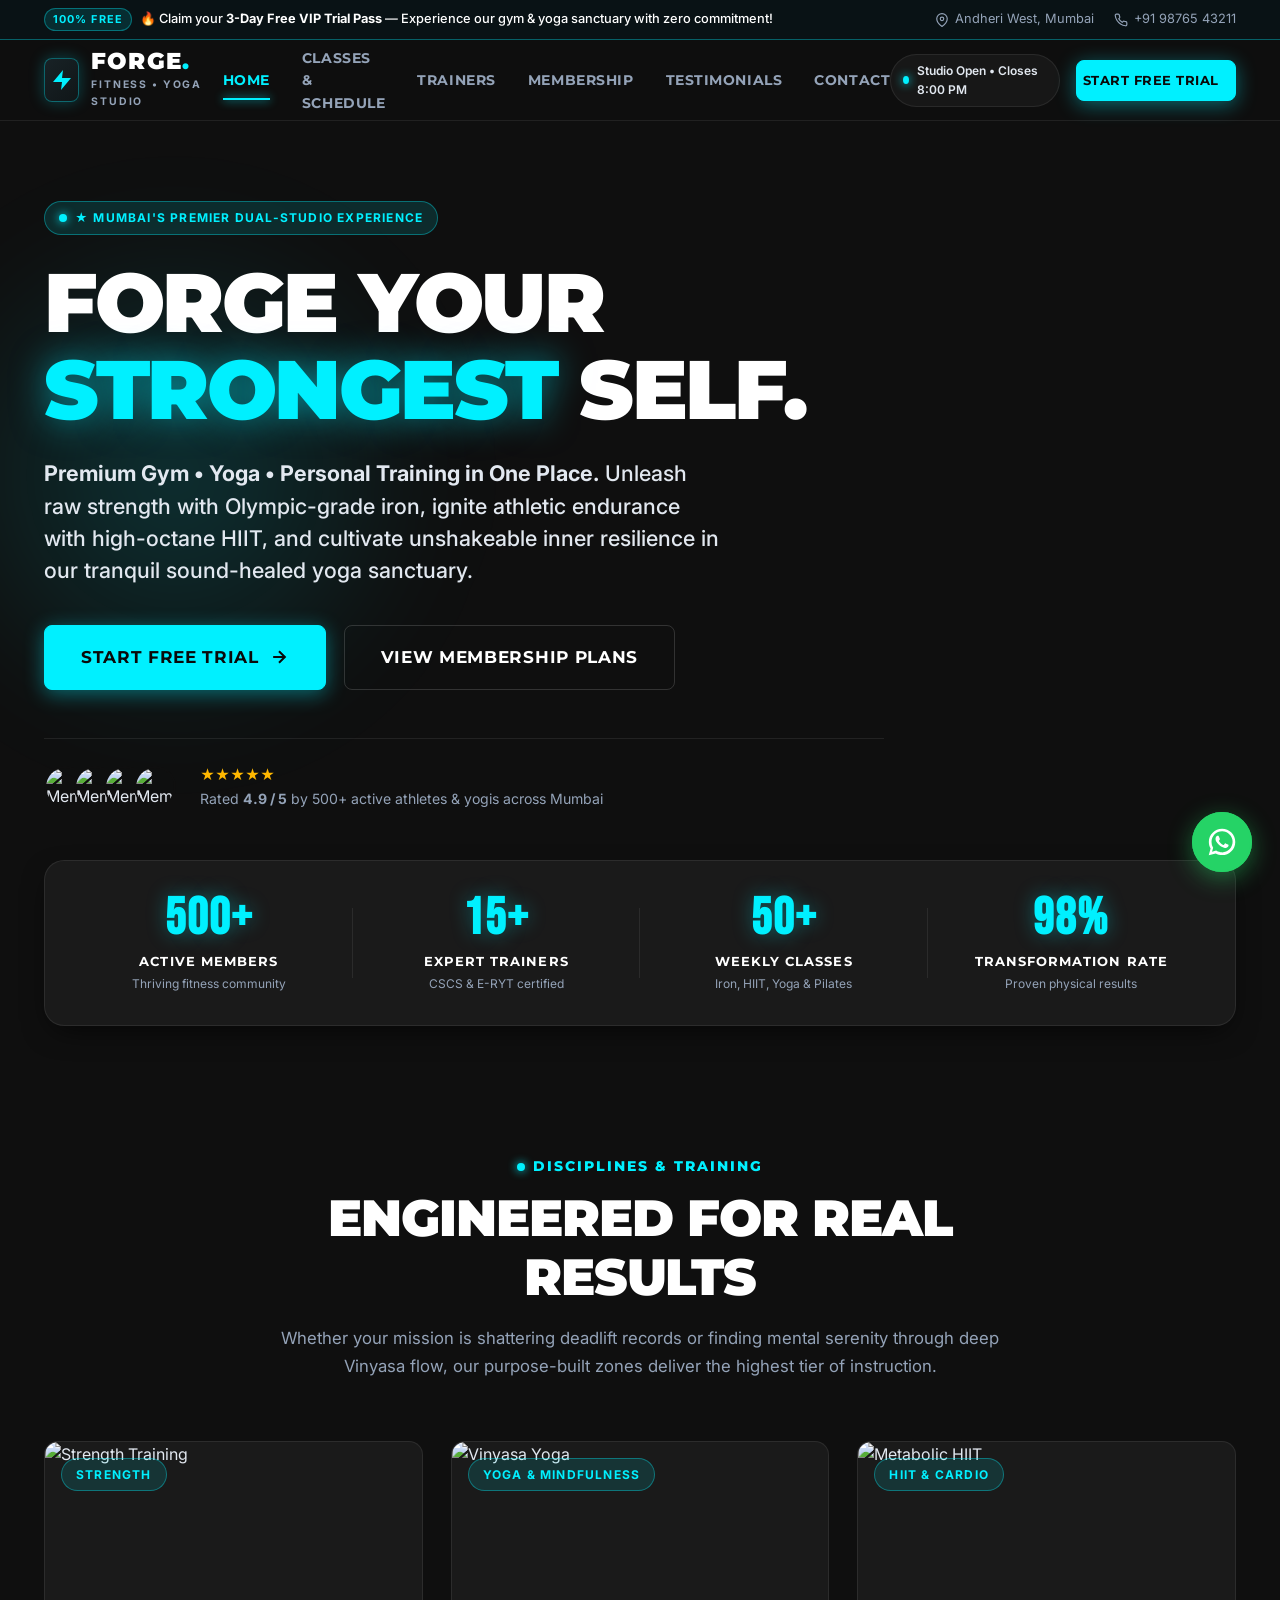
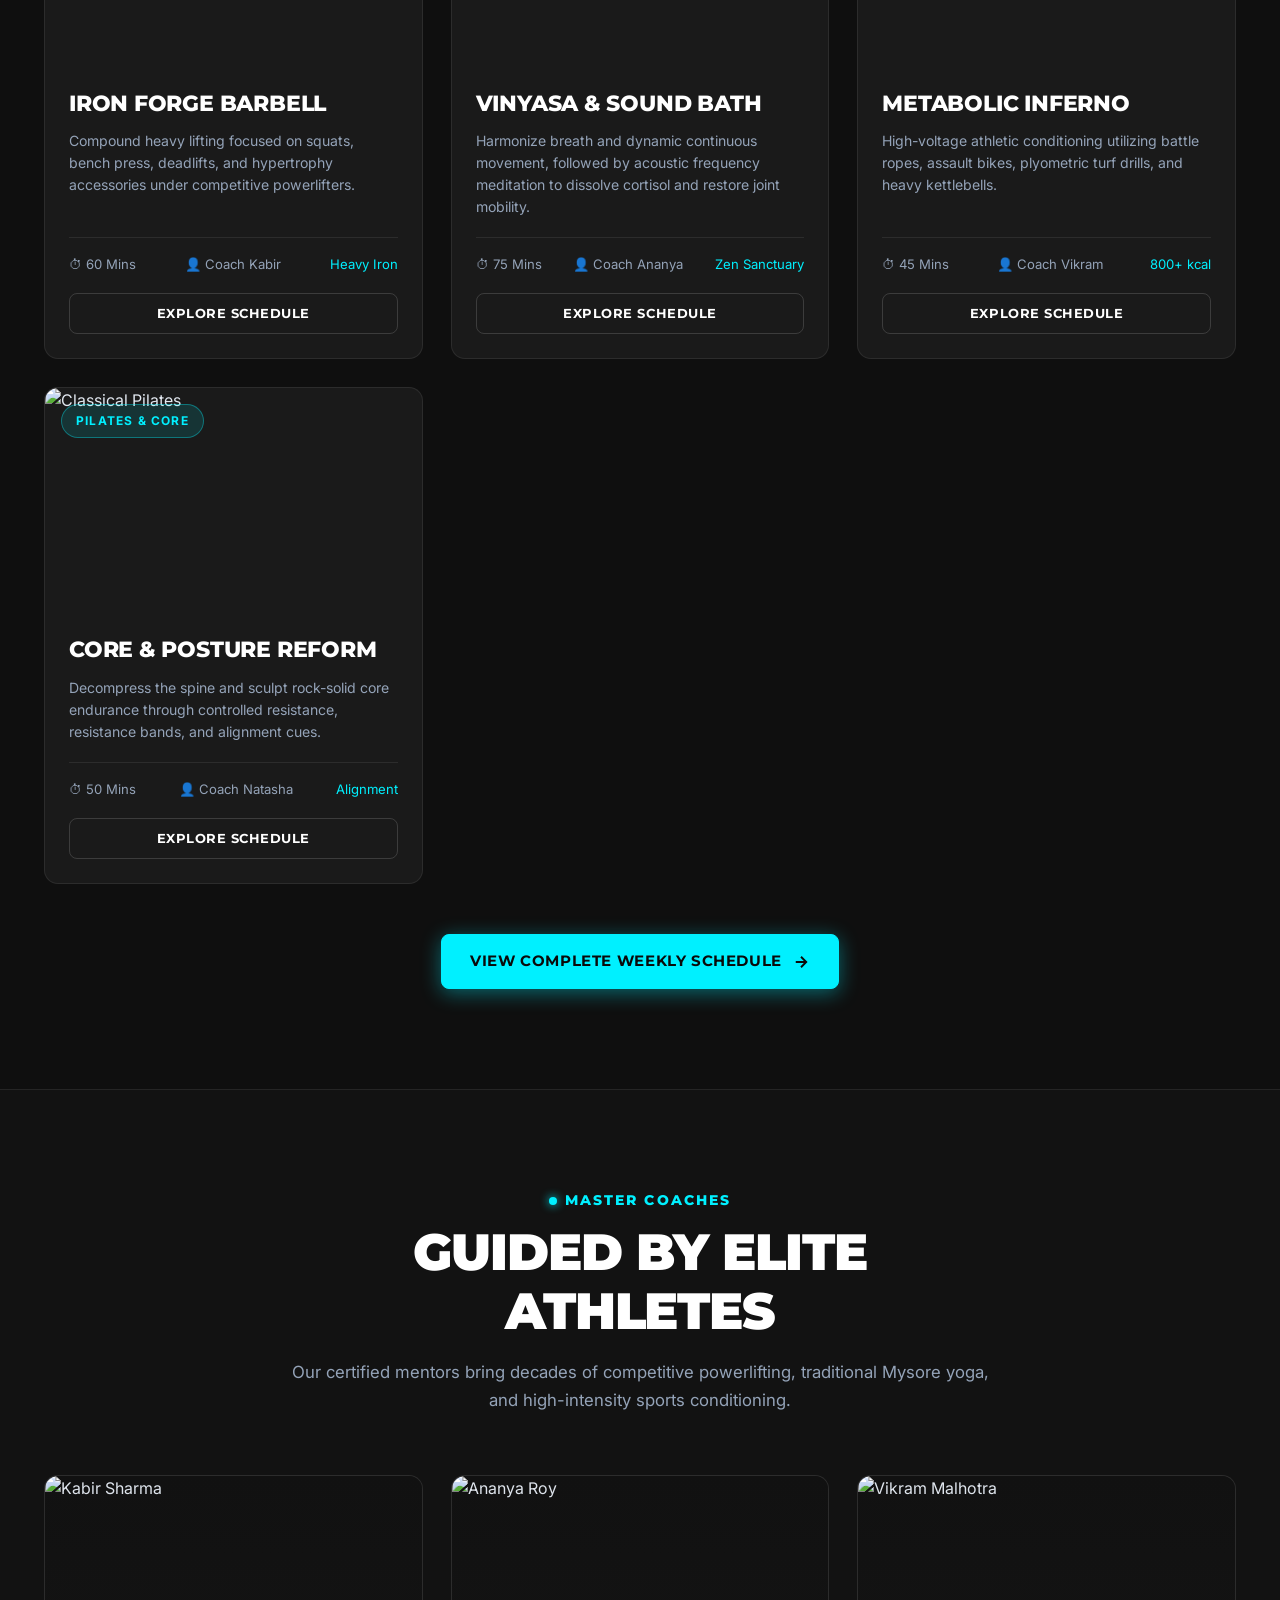
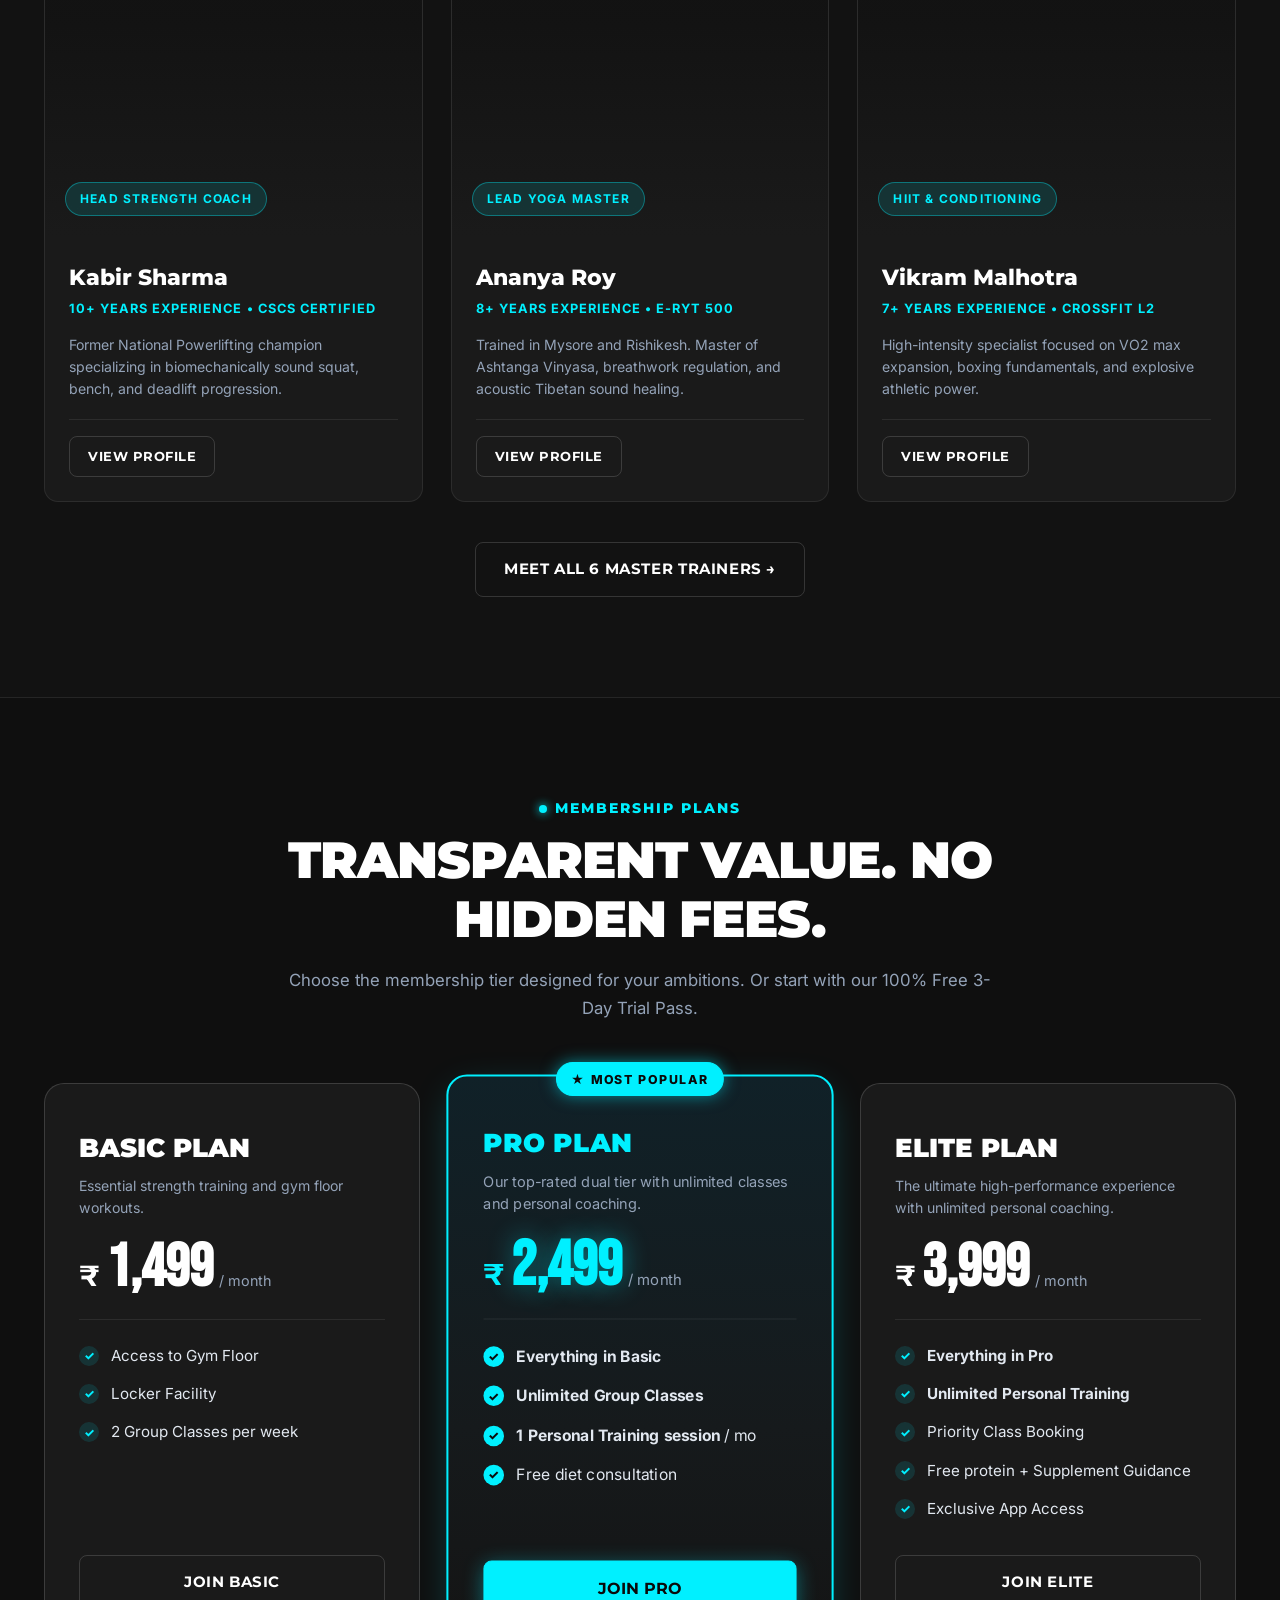
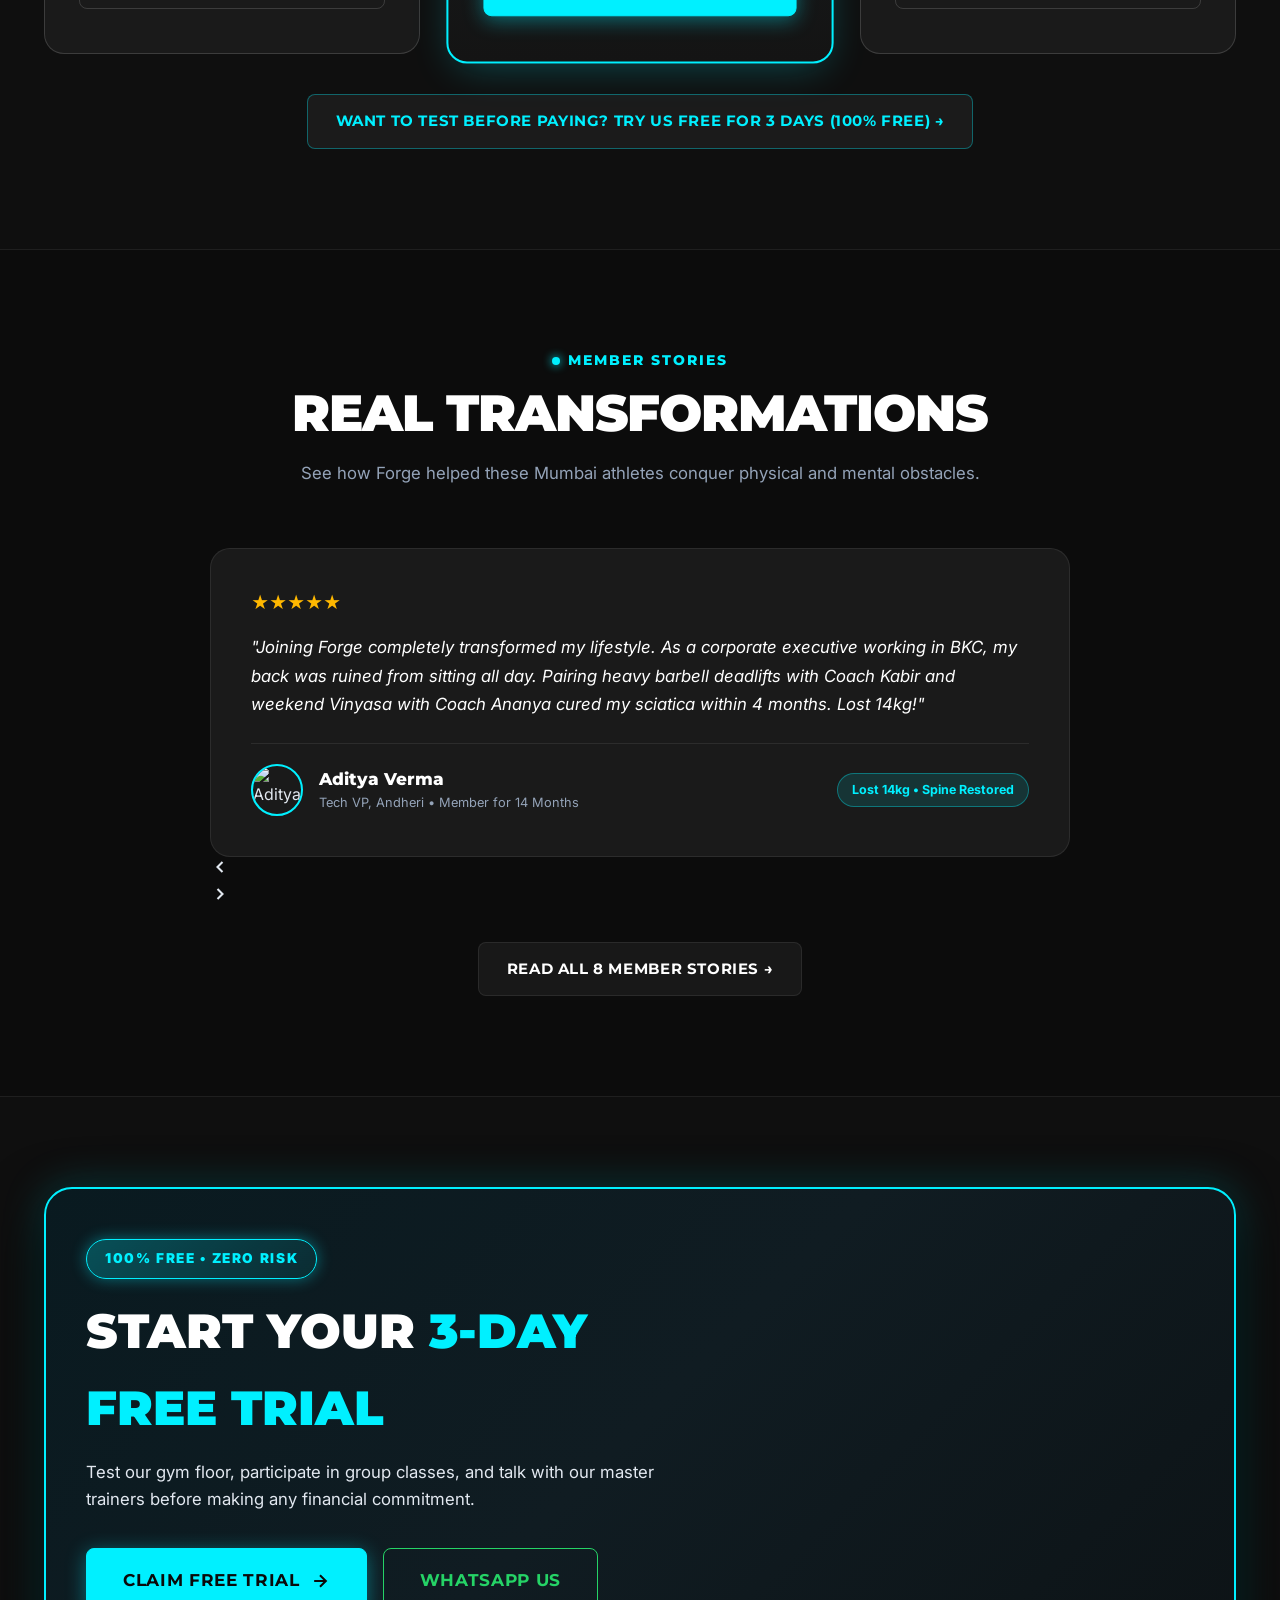
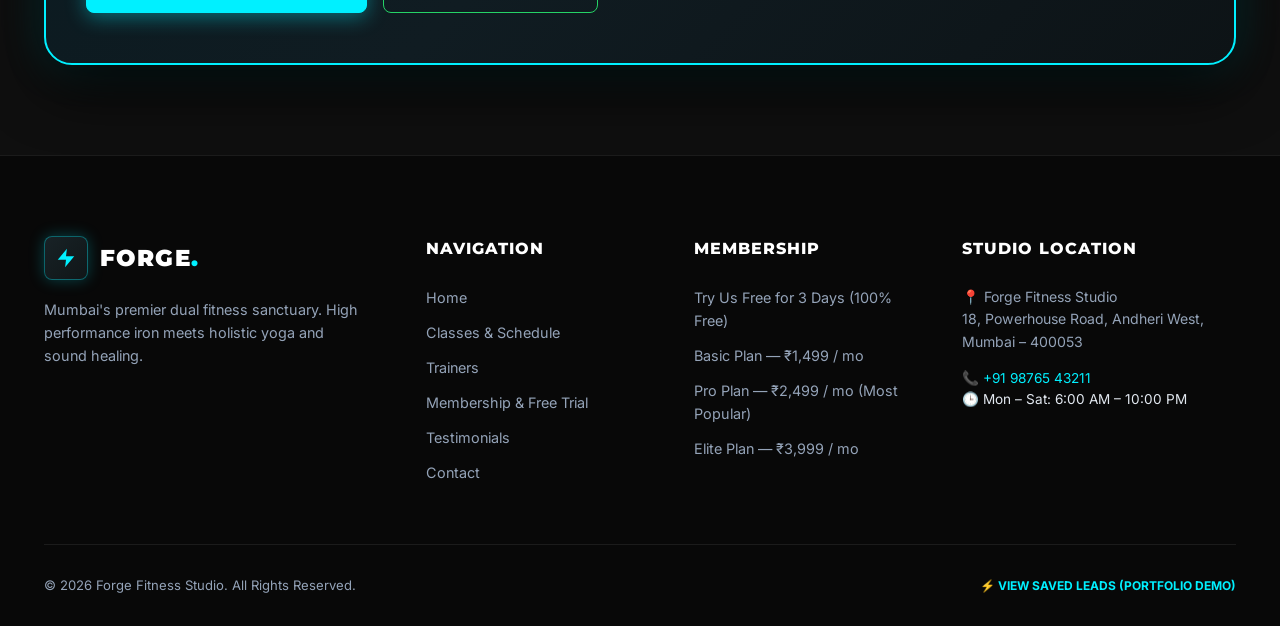
==== commit 584e8368: "Fix mobile responsiveness: navigation drawer, touch targets, grids, forms, and small viewports" ====
--- a/index.html
+++ b/index.html
@@ -82,13 +82,21 @@
   <div class="mobile-nav-overlay"></div>
   <aside class="mobile-nav-drawer" aria-label="Mobile Navigation">
     <div>
-      <div style="display:flex; align-items:center; gap:12px; margin-bottom: 30px;">
-        <div class="logo-symbol" style="width:38px; height:38px;">
-          <svg width="20" height="20" viewBox="0 0 24 24" fill="currentColor">
-            <polygon points="13 2 3 14 12 14 11 22 21 10 12 10 13 2"/>
+      <div class="mobile-drawer-header">
+        <div class="mobile-drawer-brand">
+          <div class="logo-symbol" style="width:36px; height:36px;">
+            <svg width="18" height="18" viewBox="0 0 24 24" fill="currentColor">
+              <polygon points="13 2 3 14 12 14 11 22 21 10 12 10 13 2"/>
+            </svg>
+          </div>
+          <span class="logo-name" style="font-size:1.25rem;">FORGE<span>.</span></span>
+        </div>
+        <button class="mobile-drawer-close-btn" aria-label="Close navigation menu">
+          <svg width="20" height="20" viewBox="0 0 24 24" fill="none" stroke="currentColor" stroke-width="2.5" stroke-linecap="round" stroke-linejoin="round">
+            <line x1="18" y1="6" x2="6" y2="18"></line>
+            <line x1="6" y1="6" x2="18" y2="18"></line>
           </svg>
-        </div>
-        <span class="logo-name" style="font-size:1.3rem;">FORGE<span>.</span></span>
+        </button>
       </div>
 
       <nav class="mobile-nav-links">
@@ -593,7 +601,7 @@
     <!-- 7. FINAL STRONG CTA BANNER -->
     <section class="section" style="padding: 90px 0;">
       <div class="container">
-        <div style="background: linear-gradient(135deg, #091a20 0%, #101c22 50%, #0d1316 100%); border: 2px solid var(--accent-blue); border-radius: var(--radius-xl); padding: 60px 48px; box-shadow: 0 20px 60px rgba(0,0,0,0.9), 0 0 40px rgba(0,240,255,0.25); display: flex; justify-content: space-between; align-items: center; flex-wrap: wrap; gap: 36px;">
+        <div class="cta-bottom-banner-card" style="background: linear-gradient(135deg, #091a20 0%, #101c22 50%, #0d1316 100%); border: 2px solid var(--accent-blue); border-radius: var(--radius-xl); padding: 50px 40px; box-shadow: 0 20px 60px rgba(0,0,0,0.9), 0 0 40px rgba(0,240,255,0.25); display: flex; justify-content: space-between; align-items: center; flex-wrap: wrap; gap: 36px;">
           <div style="max-width: 600px;">
             <span class="badge badge-free" style="margin-bottom: 14px;">100% FREE • ZERO RISK</span>
             <h2 style="font-family: var(--font-heading); font-size: clamp(2rem, 4vw, 3rem); font-weight: 900; text-transform: uppercase; color: #fff; margin-bottom: 12px;">
--- a/css/style.css
+++ b/css/style.css
@@ -72,6 +72,8 @@
   color: var(--text-primary);
   -webkit-font-smoothing: antialiased;
   -moz-osx-font-smoothing: grayscale;
+  overflow-x: hidden;
+  width: 100%;
 }
 
 body {
@@ -80,6 +82,7 @@
   color: var(--text-secondary);
   line-height: 1.6;
   overflow-x: hidden;
+  width: 100%;
   position: relative;
   min-height: 100vh;
 }
@@ -588,23 +591,62 @@
   position: fixed;
   top: 0;
   right: -100%;
-  width: 100%;
-  max-width: 360px;
+  width: 86%;
+  max-width: 340px;
   height: 100vh;
+  height: 100dvh;
   background: #111111;
   border-left: 1px solid var(--border-medium);
-  z-index: 999;
-  padding: 100px 32px 40px;
+  z-index: 1050;
+  padding: 24px 20px 30px;
   display: flex;
   flex-direction: column;
   justify-content: space-between;
   transition: right var(--transition-normal);
   box-shadow: -20px 0 50px rgba(0, 0, 0, 0.9);
   overflow-y: auto;
+  -webkit-overflow-scrolling: touch;
 }
 
 .mobile-nav-drawer.open {
   right: 0;
+}
+
+.mobile-drawer-header {
+  display: flex;
+  align-items: center;
+  justify-content: space-between;
+  margin-bottom: 24px;
+  padding-bottom: 16px;
+  border-bottom: 1px solid var(--border-subtle);
+}
+
+.mobile-drawer-brand {
+  display: flex;
+  align-items: center;
+  gap: 10px;
+}
+
+.mobile-drawer-close-btn {
+  width: 40px;
+  height: 40px;
+  border-radius: 50%;
+  background: rgba(255, 255, 255, 0.08);
+  border: 1px solid var(--border-medium);
+  display: flex;
+  align-items: center;
+  justify-content: center;
+  color: var(--text-primary);
+  cursor: pointer;
+  transition: all var(--transition-fast);
+  touch-action: manipulation;
+}
+
+.mobile-drawer-close-btn:hover,
+.mobile-drawer-close-btn:active {
+  background: rgba(0, 240, 255, 0.15);
+  color: var(--accent-blue);
+  border-color: var(--accent-blue);
 }
 
 .mobile-nav-overlay {
@@ -613,9 +655,11 @@
   left: 0;
   width: 100vw;
   height: 100vh;
+  height: 100dvh;
   background: rgba(0, 0, 0, 0.75);
   backdrop-filter: blur(8px);
-  z-index: 998;
+  -webkit-backdrop-filter: blur(8px);
+  z-index: 1040;
   opacity: 0;
   visibility: hidden;
   transition: all var(--transition-normal);
--- a/css/responsive.css
+++ b/css/responsive.css
@@ -1,77 +1,127 @@
 /* ==========================================================================
-   FORGE FITNESS STUDIO - RESPONSIVE STYLESHEET
-   Mobile-first & breakpoints for tablets, desktops & ultra-wide screens
+   FORGE FITNESS STUDIO - MASTER RESPONSIVE STYLESHEET
+   Mobile-first & fully accessible layout optimization for all screen sizes:
+   - Extra Small Mobile (<= 360px - iPhone SE, small Galaxy)
+   - Standard Mobile (<= 480px - iPhone 12/13/14, Pixel)
+   - Mobile & Tablet Portrait (<= 768px)
+   - Tablets & Small Laptops (<= 1024px)
    ========================================================================== */
 
-/* --- TABLETS & SMALL DESKTOPS (<= 1024px) --- */
+/* --- GLOBAL MOBILE ACCESSIBILITY & STABILITY --- */
+html, body {
+  overflow-x: hidden !important;
+  width: 100%;
+  max-width: 100%;
+  position: relative;
+  -webkit-text-size-adjust: 100%;
+}
+
+button, a, input, select, textarea {
+  touch-action: manipulation;
+  -webkit-tap-highlight-color: rgba(0, 240, 255, 0.15);
+}
+
+/* Ensure no media causes layout blowout */
+img, video, iframe, svg, canvas {
+  max-width: 100%;
+  height: auto;
+}
+
+/* ==========================================================================
+   TABLETS & SMALL DESKTOPS (<= 1024px)
+   ========================================================================== */
 @media (max-width: 1024px) {
   .nav-menu {
-    gap: 20px;
-  }
-  
-  .pricing-grid {
-    grid-template-columns: 1fr;
-    max-width: 500px;
+    gap: 18px;
+  }
+  .nav-link {
+    font-size: 0.82rem;
+  }
+
+  .classes-grid,
+  .trainers-grid {
+    grid-template-columns: repeat(2, 1fr);
+    gap: 24px;
+  }
+
+  .paid-plans-grid {
+    grid-template-columns: repeat(auto-fit, minmax(280px, 1fr));
+    max-width: 960px;
     margin: 0 auto;
-  }
-
-  .pricing-card.popular {
+    gap: 24px;
+  }
+
+  .paid-card.pro-popular {
     transform: none;
   }
-  .pricing-card.popular:hover {
-    transform: translateY(-8px);
+  .paid-card.pro-popular:hover {
+    transform: translateY(-6px);
   }
 
   .stats-card-grid {
     grid-template-columns: repeat(2, 1fr);
-    gap: 24px;
+    gap: 20px;
+    padding: 24px 20px;
   }
 
   .stat-item:nth-child(2)::after {
     display: none;
   }
 
-  .dual-banner {
-    grid-template-columns: 1fr;
-  }
-  
-  .dual-col.gym-side {
-    border-right: none;
-    border-bottom: 1px solid var(--border-subtle);
-  }
-
-  .cta-banner-card {
-    grid-template-columns: 1fr;
-    padding: 44px 32px;
-  }
-
-  .cta-perks-list {
-    border-left: none;
-    padding-left: 0;
-    border-top: 2px solid var(--accent-lime-border);
-    padding-top: 24px;
+  .contact-layout-grid {
+    grid-template-columns: 1fr;
+    gap: 36px;
   }
 
   .footer-top-grid {
-    grid-template-columns: 1fr 1fr;
+    grid-template-columns: repeat(2, 1fr);
     gap: 36px;
   }
-
-  .contact-layout-grid {
-    grid-template-columns: 1fr;
-  }
 }
 
-/* --- MOBILE LANDSCAPE & TABLETS (<= 768px) --- */
+/* ==========================================================================
+   MOBILE PHONES & TABLET PORTRAIT (<= 768px)
+   ========================================================================== */
 @media (max-width: 768px) {
+  /* Container & Section Padding */
+  .container {
+    padding-left: 18px;
+    padding-right: 18px;
+    width: 100%;
+  }
+
   .section {
-    padding-top: 70px;
-    padding-bottom: 70px;
+    padding-top: 56px;
+    padding-bottom: 56px;
+  }
+
+  .section-sm {
+    padding-top: 40px;
+    padding-bottom: 40px;
+  }
+
+  .section-header {
+    margin-bottom: 36px;
+  }
+
+  .section-title {
+    font-size: clamp(1.85rem, 6vw, 2.5rem);
+    margin-bottom: 12px;
+  }
+
+  .section-subtitle {
+    font-size: 0.95rem;
+    line-height: 1.55;
+  }
+
+  /* Top Announcement Bar */
+  .top-bar {
+    padding: 6px 0;
   }
 
   .top-bar-inner {
     flex-direction: column;
-    gap: 6px;
+    gap: 4px;
     text-align: center;
   }
 
@@ -79,142 +129,636 @@
     display: none;
   }
 
+  .top-bar-announcement {
+    font-size: 0.74rem;
+    justify-content: center;
+    text-align: center;
+    flex-wrap: wrap;
+    line-height: 1.4;
+  }
+
+  /* Navbar & Brand Header */
+  .navbar {
+    position: sticky;
+    top: 0;
+  }
+
+  .nav-container {
+    height: 68px;
+    padding-left: 18px;
+    padding-right: 18px;
+  }
+
+  .logo-symbol {
+    width: 38px;
+    height: 38px;
+  }
+
+  .logo-name {
+    font-size: 1.3rem;
+  }
+
+  .logo-tagline {
+    display: none; /* Hide sub-tagline to ensure clean navbar layout */
+  }
+
+  /* Hide desktop menu & action button in navbar on mobile */
   .nav-menu,
   .studio-status-pill,
-  .nav-actions .btn-lime {
-    display: none;
+  .nav-actions .btn {
+    display: none !important;
   }
 
   .hamburger-btn {
     display: flex;
-  }
-
+    width: 44px;
+    height: 44px;
+    padding: 11px 7px;
+    align-items: center;
+    justify-content: center;
+  }
+
+  /* Mobile Navigation Drawer */
+  .mobile-nav-drawer {
+    width: 86%;
+    max-width: 330px;
+    padding: 24px 20px 30px;
+    z-index: 1050;
+  }
+
+  .mobile-drawer-header {
+    display: flex;
+    align-items: center;
+    justify-content: space-between;
+    margin-bottom: 24px;
+    padding-bottom: 16px;
+    border-bottom: 1px solid var(--border-subtle);
+  }
+
+  .mobile-drawer-close-btn {
+    width: 42px;
+    height: 42px;
+    border-radius: 50%;
+    background: rgba(255, 255, 255, 0.08);
+    border: 1px solid var(--border-medium);
+    display: flex;
+    align-items: center;
+    justify-content: center;
+    color: var(--text-primary);
+    cursor: pointer;
+    transition: all var(--transition-fast);
+  }
+
+  .mobile-drawer-close-btn:active,
+  .mobile-drawer-close-btn:hover {
+    background: rgba(0, 240, 255, 0.15);
+    color: var(--accent-blue);
+    border-color: var(--accent-blue);
+  }
+
+  .mobile-nav-links {
+    gap: 12px;
+  }
+
+  .mobile-nav-link {
+    font-size: 1.1rem;
+    padding: 10px 0;
+    min-height: 44px;
+    display: flex;
+    align-items: center;
+  }
+
+  .mobile-drawer-footer {
+    margin-top: 24px;
+    gap: 12px;
+  }
+
+  /* Hero Section */
   .hero-section {
     min-height: auto;
-    padding: 60px 0 80px;
+    padding: 48px 0 56px;
   }
 
   .hero-title {
-    font-size: 2.6rem;
+    font-size: clamp(2.1rem, 7.5vw, 2.9rem);
+    line-height: 1.1;
+    margin-bottom: 16px;
+    word-break: break-word;
   }
 
   .hero-subtitle {
-    font-size: 1rem;
+    font-size: 0.98rem;
+    margin-bottom: 24px;
+    line-height: 1.55;
   }
 
   .hero-actions {
     flex-direction: column;
     align-items: stretch;
+    gap: 12px;
+    width: 100%;
   }
 
   .hero-actions .btn {
     width: 100%;
-  }
-
-  .stats-bar-section {
-    margin-top: 0;
-  }
-
-  .stats-card-grid {
-    grid-template-columns: 1fr 1fr;
-    padding: 24px 16px;
-  }
-
-  .why-us-grid {
-    grid-template-columns: 1fr;
-  }
-
-  .classes-grid,
-  .trainers-grid {
-    grid-template-columns: 1fr;
-  }
-
-  .form-row {
-    grid-template-columns: 1fr;
-  }
-
-  .footer-top-grid {
-    grid-template-columns: 1fr;
-  }
-
-  .footer-bottom {
-    flex-direction: column;
-    gap: 16px;
-    text-align: center;
-  }
-
-  .floating-whatsapp-btn {
-    bottom: 20px;
-    right: 20px;
-    width: 52px;
-    height: 52px;
-  }
-
-  .floating-whatsapp-tooltip {
-    display: none;
-  }
-
-  .back-to-top-btn {
-    bottom: 20px;
-    right: 80px;
-  }
-
-  .modal-card {
-    padding: 28px 20px;
-  }
-
-  .author-row {
-    flex-direction: column;
-    align-items: flex-start;
-    gap: 14px;
-  }
-
-  .category-filter-bar {
-    flex-direction: column;
-    align-items: stretch;
-  }
-
-  .schedule-search-input-wrap {
-    width: 100%;
-  }
-
-  .schedule-cards-grid {
-    grid-template-columns: 1fr;
-  }
-}
-
-/* --- SMALL MOBILES (<= 480px) --- */
-@media (max-width: 480px) {
-  .hero-title {
-    font-size: 2.2rem;
-  }
-
-  .stats-card-grid {
-    grid-template-columns: 1fr;
-    gap: 18px;
-  }
-
-  .stat-item:not(:last-child)::after {
-    display: none;
-  }
-
-  .stat-item {
-    border-bottom: 1px solid var(--border-subtle);
-    padding-bottom: 14px;
-  }
-
-  .stat-item:last-child {
-    border-bottom: none;
-    padding-bottom: 0;
+    min-height: 48px;
   }
 
   .hero-proof {
     flex-direction: column;
     align-items: flex-start;
     gap: 12px;
-  }
-
-  .proof-avatars {
-    margin-left: 0;
+    padding-top: 20px;
+    margin-top: 20px;
+  }
+
+  .hero-glow-orb {
+    width: 260px;
+    height: 260px;
+    left: -40px;
+    top: 5%;
+    opacity: 0.4;
+  }
+
+  /* Quick Stats Bar */
+  .stats-bar-section {
+    margin-top: 0;
+    margin-bottom: 30px;
+  }
+
+  .stats-card-grid {
+    grid-template-columns: repeat(2, 1fr);
+    gap: 16px;
+    padding: 20px 14px;
+  }
+
+  .stat-item {
+    padding: 0 8px;
+  }
+
+  .stat-number {
+    font-size: 2.2rem;
+  }
+
+  .stat-label {
+    font-size: 0.72rem;
+  }
+
+  /* Classes & Disciplines Cards */
+  .classes-grid {
+    grid-template-columns: 1fr;
+    gap: 22px;
+  }
+
+  .class-thumb {
+    height: 210px;
+  }
+
+  .class-body {
+    padding: 22px 18px;
+  }
+
+  .class-meta-list {
+    flex-wrap: wrap;
+    gap: 10px;
+    font-size: 0.78rem;
+  }
+
+  /* Trainers Grid */
+  .trainers-grid {
+    grid-template-columns: 1fr;
+    gap: 24px;
+    max-width: 450px;
+    margin: 0 auto;
+  }
+
+  .trainer-img-wrapper {
+    height: 320px;
+  }
+
+  .trainer-info {
+    padding: 22px 18px;
+  }
+
+  /* Classes Schedule Timetable & Filters (classes.html) */
+  .day-tabs-bar {
+    -webkit-overflow-scrolling: touch;
+    padding-bottom: 8px;
+    gap: 6px;
+    scrollbar-width: thin;
+  }
+
+  .day-tab-btn {
+    padding: 8px 18px;
+    font-size: 0.8rem;
+    min-height: 42px;
+    display: inline-flex;
+    align-items: center;
+  }
+
+  .category-filter-bar {
+    flex-direction: column;
+    align-items: stretch;
+    gap: 14px;
+  }
+
+  .filter-pills-group {
+    gap: 8px;
+  }
+
+  .filter-pill {
+    padding: 7px 14px;
+    font-size: 0.76rem;
+    min-height: 38px;
+    display: inline-flex;
+    align-items: center;
+  }
+
+  .schedule-search-input-wrap {
+    width: 100%;
+    min-width: 0;
+  }
+
+  .schedule-search-input-wrap input {
+    min-height: 46px;
+  }
+
+  .schedule-cards-grid {
+    grid-template-columns: 1fr;
+    gap: 18px;
+  }
+
+  .schedule-item-card {
+    padding: 20px 16px;
+  }
+
+  .schedule-footer-row {
+    flex-wrap: wrap;
+    gap: 10px;
+  }
+
+  .schedule-time-badge {
+    font-size: 0.8rem;
+  }
+
+  /* Membership Page: Free Trial Box & Paid Plans Grid (membership.html & index.html) */
+  .free-trial-container-box {
+    padding: 32px 20px;
+    margin-bottom: 40px;
+    border-radius: var(--radius-lg);
+  }
+
+  .free-trial-header-block {
+    margin-bottom: 24px;
+  }
+
+  .free-trial-big-heading {
+    font-size: 1.85rem;
+    line-height: 1.15;
+  }
+
+  .free-trial-short-text {
+    font-size: 0.95rem;
+  }
+
+  .free-trial-form-grid {
+    grid-template-columns: 1fr;
+    gap: 14px;
+  }
+
+  .free-trial-btn-row {
+    margin-top: 4px;
+  }
+
+  .free-trial-btn-row button {
+    width: 100%;
+    min-height: 50px;
+  }
+
+  .paid-plans-grid {
+    grid-template-columns: 1fr;
+    max-width: 440px;
+    margin: 0 auto;
+    gap: 24px;
+  }
+
+  .paid-card {
+    padding: 34px 22px;
+  }
+
+  .paid-card.pro-popular {
+    transform: none;
+    margin-top: 10px;
+    margin-bottom: 10px;
+  }
+
+  .paid-card.pro-popular:hover {
+    transform: translateY(-4px);
+  }
+
+  .paid-amount {
+    font-size: 3.2rem;
+  }
+
+  /* Testimonials & Member Stories (testimonials.html & index.html) */
+  .testimonial-card-single {
+    padding: 24px 18px;
+  }
+
+  .testimonial-quote {
+    font-size: 0.98rem;
+    line-height: 1.6;
+    margin-bottom: 20px;
+  }
+
+  .testimonial-author-row {
+    flex-direction: column;
+    align-items: flex-start;
+    gap: 14px;
+  }
+
+  .author-info-group {
+    width: 100%;
+  }
+
+  .transformation-tag {
+    font-size: 0.74rem;
+    padding: 4px 12px;
+  }
+
+  /* CTA Bottom Banner Card */
+  .cta-bottom-banner-card {
+    padding: 36px 22px !important;
+    gap: 24px !important;
+    border-radius: var(--radius-lg) !important;
+  }
+
+  .cta-bottom-banner-card h2 {
+    font-size: 1.85rem !important;
+  }
+
+  .cta-bottom-banner-card .btn {
+    width: 100%;
+  }
+
+  /* Contact Page (contact.html) */
+  .contact-layout-grid {
+    grid-template-columns: 1fr;
+    gap: 28px;
+  }
+
+  .contact-info-card {
+    padding: 26px 18px;
+  }
+
+  .contact-info-list {
+    gap: 20px;
+    margin-bottom: 24px;
+  }
+
+  .contact-info-item {
+    gap: 14px;
+  }
+
+  .contact-icon-bubble {
+    width: 44px;
+    height: 44px;
+    font-size: 1.1rem;
+  }
+
+  .contact-val {
+    font-size: 0.95rem;
+  }
+
+  .contact-form-box {
+    padding: 26px 18px;
+  }
+
+  .form-row {
+    grid-template-columns: 1fr;
+    gap: 14px;
+  }
+
+  .map-wrapper {
+    height: 220px;
+  }
+
+  /* Form Controls iOS Safari Auto-Zoom Fix & Tap Target Accessibility */
+  .form-control,
+  input,
+  select,
+  textarea {
+    font-size: 16px !important; /* Prevents auto-zoom on iOS */
+    min-height: 48px;
+    padding: 12px 14px;
+  }
+
+  textarea.form-control {
+    min-height: 110px;
+  }
+
+  /* Modals */
+  .modal-overlay {
+    padding: 16px 12px;
+  }
+
+  .modal-card {
+    padding: 28px 18px 24px;
+    max-height: 88vh;
+    border-radius: var(--radius-md);
+  }
+
+  .modal-close-btn {
+    top: 14px;
+    right: 14px;
+    width: 38px;
+    height: 38px;
+    min-width: 38px;
+    min-height: 38px;
+  }
+
+  .modal-title {
+    font-size: 1.35rem;
+  }
+
+  /* Floating Sticky Action Buttons */
+  .floating-whatsapp-btn {
+    bottom: 16px;
+    right: 16px;
+    width: 50px;
+    height: 50px;
+  }
+
+  .floating-whatsapp-btn svg {
+    width: 26px;
+    height: 26px;
+  }
+
+  .floating-whatsapp-tooltip {
+    display: none !important;
+  }
+
+  .back-to-top-btn {
+    bottom: 16px;
+    right: 74px;
+    width: 44px;
+    height: 44px;
+  }
+
+  /* Toast Notification Bar */
+  .toast-container {
+    left: 16px;
+    right: 16px;
+    top: 16px;
+    max-width: calc(100% - 32px);
+  }
+
+  .toast-item {
+    width: 100%;
+    max-width: 100%;
+    padding: 12px 16px;
+    font-size: 0.85rem;
+  }
+
+  /* Site Footer */
+  .site-footer {
+    padding: 50px 0 24px;
+  }
+
+  .footer-top-grid {
+    grid-template-columns: 1fr;
+    gap: 28px;
+    margin-bottom: 36px;
+  }
+
+  .footer-desc {
+    max-width: 100%;
+  }
+
+  .footer-bottom {
+    flex-direction: column;
+    gap: 14px;
+    text-align: center;
   }
 }
+
+/* ==========================================================================
+   SMALL MOBILE PHONES (<= 480px)
+   ========================================================================== */
+@media (max-width: 480px) {
+  .section-title {
+    font-size: 1.8rem;
+  }
+
+  .hero-title {
+    font-size: 2.1rem;
+  }
+
+  .stats-card-grid {
+    grid-template-columns: 1fr 1fr;
+    gap: 12px;
+    padding: 16px 12px;
+  }
+
+  .stat-number {
+    font-size: 1.9rem;
+  }
+
+  .stat-label {
+    font-size: 0.68rem;
+  }
+
+  .btn {
+    padding: 12px 18px;
+    font-size: 0.88rem;
+    white-space: normal;
+    text-align: center;
+  }
+
+  .btn-sm {
+    padding: 8px 14px;
+    font-size: 0.8rem;
+  }
+
+  .free-trial-container-box {
+    padding: 24px 14px;
+  }
+
+  .free-trial-big-heading {
+    font-size: 1.65rem;
+  }
+
+  .paid-card {
+    padding: 28px 16px;
+  }
+
+  .paid-amount {
+    font-size: 2.8rem;
+  }
+
+  .paid-currency {
+    font-size: 1.5rem;
+  }
+
+  .mobile-nav-drawer {
+    width: 90%;
+    max-width: 310px;
+    padding: 20px 16px 24px;
+  }
+}
+
+/* ==========================================================================
+   EXTRA-SMALL MOBILE SCREENS (<= 360px - iPhone SE / compact Android)
+   ========================================================================== */
+@media (max-width: 360px) {
+  .container {
+    padding-left: 12px;
+    padding-right: 12px;
+  }
+
+  .hero-title {
+    font-size: 1.85rem;
+  }
+
+  .section-title {
+    font-size: 1.6rem;
+  }
+
+  .stats-card-grid {
+    grid-template-columns: 1fr;
+    gap: 12px;
+  }
+
+  .stat-item:not(:last-child)::after {
+    display: none;
+  }
+
+  .stat-item {
+    border-bottom: 1px solid var(--border-subtle);
+    padding-bottom: 10px;
+  }
+
+  .stat-item:last-child {
+    border-bottom: none;
+    padding-bottom: 0;
+  }
+
+  .floating-whatsapp-btn {
+    right: 12px;
+    bottom: 12px;
+    width: 46px;
+    height: 46px;
+  }
+
+  .back-to-top-btn {
+    right: 64px;
+    bottom: 12px;
+    width: 40px;
+    height: 40px;
+  }
+
+  .mobile-nav-drawer {
+    width: 94%;
+    padding: 18px 14px 20px;
+  }
+}
